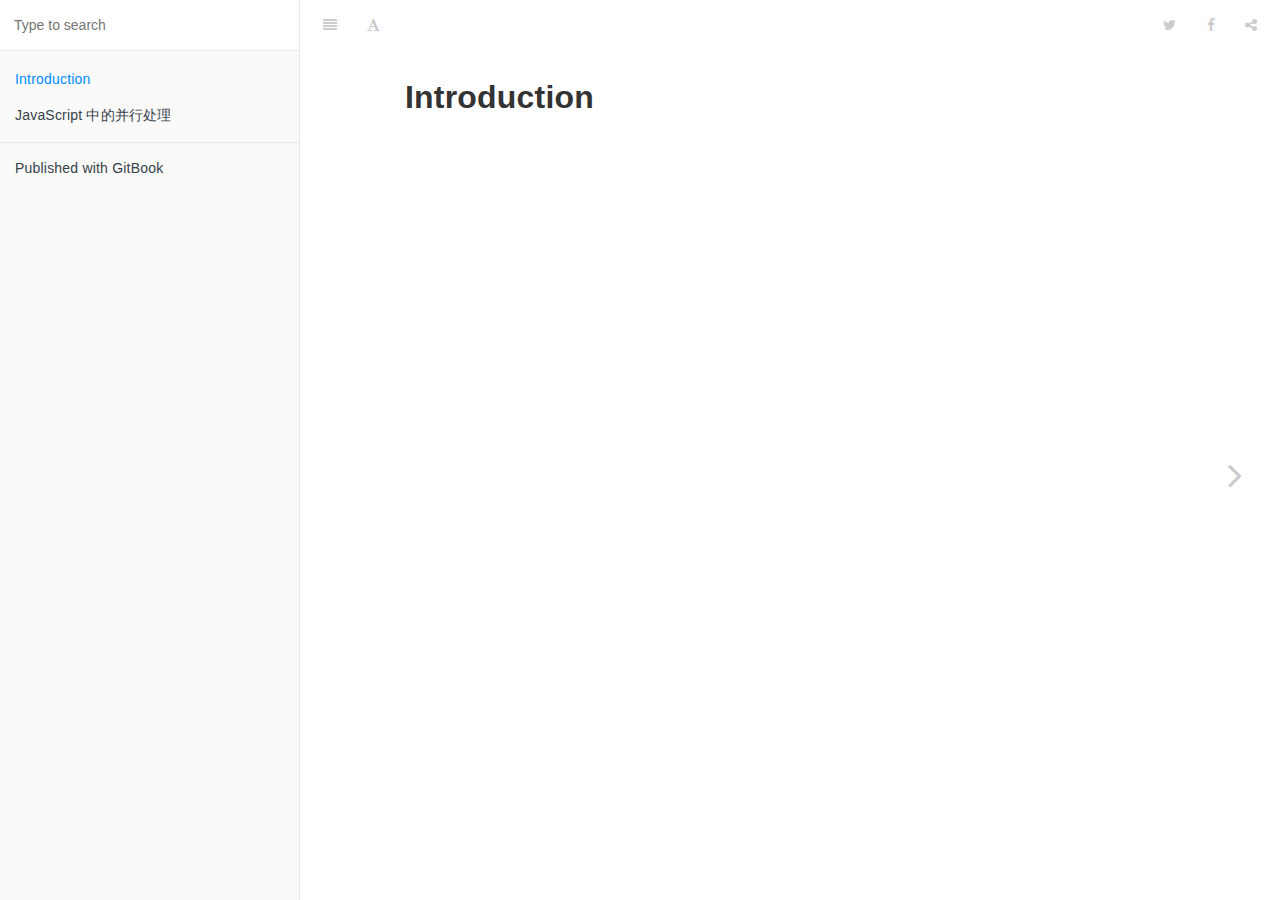
==== _book/index.html @ ee181313 "init" ====
<!DOCTYPE HTML>
<html lang="" >
    <head>
        <title>Introduction · GitBook</title>
        <meta charset="UTF-8">
        <meta http-equiv="X-UA-Compatible" content="IE=edge" />
        <meta content="text/html; charset=utf-8" http-equiv="Content-Type">
        <meta name="description" content="">
        <meta name="generator" content="GitBook 3.2.0">
        
        
        
    
    <link rel="stylesheet" href="gitbook/style.css">

    
            
                
                <link rel="stylesheet" href="gitbook/gitbook-plugin-highlight/website.css">
                
            
                
                <link rel="stylesheet" href="gitbook/gitbook-plugin-search/search.css">
                
            
                
                <link rel="stylesheet" href="gitbook/gitbook-plugin-fontsettings/website.css">
                
            
        

    

    
        
    
        
    
        
    
        
    
        
    
        
    

        
    
    
    <meta name="HandheldFriendly" content="true"/>
    <meta name="viewport" content="width=device-width, initial-scale=1, user-scalable=no">
    <meta name="apple-mobile-web-app-capable" content="yes">
    <meta name="apple-mobile-web-app-status-bar-style" content="black">
    <link rel="apple-touch-icon-precomposed" sizes="152x152" href="gitbook/images/apple-touch-icon-precomposed-152.png">
    <link rel="shortcut icon" href="gitbook/images/favicon.ico" type="image/x-icon">

    
    <link rel="next" href="parallel-processing-in-js.html" />
    
    

    </head>
    <body>
        
<div class="book">
    <div class="book-summary">
        
            
<div id="book-search-input" role="search">
    <input type="text" placeholder="Type to search" />
</div>

            
                <nav role="navigation">
                


<ul class="summary">
    
    

    

    
        
        
    
        <li class="chapter active" data-level="1.1" data-path="./">
            
                <a href="./">
            
                    
                    Introduction
            
                </a>
            

            
        </li>
    
        <li class="chapter " data-level="1.2" data-path="parallel-processing-in-js.html">
            
                <a href="parallel-processing-in-js.html">
            
                    
                    JavaScript 中的并行处理
            
                </a>
            

            
        </li>
    

    

    <li class="divider"></li>

    <li>
        <a href="https://www.gitbook.com" target="blank" class="gitbook-link">
            Published with GitBook
        </a>
    </li>
</ul>


                </nav>
            
        
    </div>

    <div class="book-body">
        
            <div class="body-inner">
                
                    

<div class="book-header" role="navigation">
    

    <!-- Title -->
    <h1>
        <i class="fa fa-circle-o-notch fa-spin"></i>
        <a href="." >Introduction</a>
    </h1>
</div>




                    <div class="page-wrapper" tabindex="-1" role="main">
                        <div class="page-inner">
                            
<div id="book-search-results">
    <div class="search-noresults">
    
                                <section class="normal markdown-section">
                                
                                <h1 id="introduction">Introduction</h1>
                                
                                </section>
                            
    </div>
    <div class="search-results">
        <div class="has-results">
            
            <h1 class="search-results-title"><span class='search-results-count'></span> results matching "<span class='search-query'></span>"</h1>
            <ul class="search-results-list"></ul>
            
        </div>
        <div class="no-results">
            
            <h1 class="search-results-title">No results matching "<span class='search-query'></span>"</h1>
            
        </div>
    </div>
</div>

                        </div>
                    </div>
                
            </div>

            
                
                
                <a href="parallel-processing-in-js.html" class="navigation navigation-next navigation-unique" aria-label="Next page: JavaScript 中的并行处理">
                    <i class="fa fa-angle-right"></i>
                </a>
                
            
        
    </div>

    <script>
        var gitbook = gitbook || [];
        gitbook.push(function() {
            gitbook.page.hasChanged({"page":{"title":"Introduction","level":"1.1","depth":1,"next":{"title":"JavaScript 中的并行处理","level":"1.2","depth":1,"path":"parallel-processing-in-js.md","ref":"parallel-processing-in-js.md","articles":[]},"dir":"ltr"},"config":{"gitbook":"*","theme":"default","variables":{},"plugins":["livereload"],"pluginsConfig":{"livereload":{},"highlight":{},"search":{},"lunr":{"maxIndexSize":1000000,"ignoreSpecialCharacters":false},"sharing":{"facebook":true,"twitter":true,"google":false,"weibo":false,"instapaper":false,"vk":false,"all":["facebook","google","twitter","weibo","instapaper"]},"fontsettings":{"theme":"white","family":"sans","size":2},"theme-default":{"styles":{"website":"styles/website.css","pdf":"styles/pdf.css","epub":"styles/epub.css","mobi":"styles/mobi.css","ebook":"styles/ebook.css","print":"styles/print.css"},"showLevel":false}},"structure":{"langs":"LANGS.md","readme":"README.md","glossary":"GLOSSARY.md","summary":"SUMMARY.md"},"pdf":{"pageNumbers":true,"fontSize":12,"fontFamily":"Arial","paperSize":"a4","chapterMark":"pagebreak","pageBreaksBefore":"/","margin":{"right":62,"left":62,"top":56,"bottom":56}},"styles":{"website":"styles/website.css","pdf":"styles/pdf.css","epub":"styles/epub.css","mobi":"styles/mobi.css","ebook":"styles/ebook.css","print":"styles/print.css"}},"file":{"path":"README.md","mtime":"2016-08-19T10:16:24.000Z","type":"markdown"},"gitbook":{"version":"3.2.0","time":"2016-08-19T10:16:36.065Z"},"basePath":".","book":{"language":""}});
        });
    </script>
</div>

        
    <script src="gitbook/gitbook.js"></script>
    <script src="gitbook/theme.js"></script>
    
        
        <script src="gitbook/gitbook-plugin-livereload/plugin.js"></script>
        
    
        
        <script src="gitbook/gitbook-plugin-search/search-engine.js"></script>
        
    
        
        <script src="gitbook/gitbook-plugin-search/search.js"></script>
        
    
        
        <script src="gitbook/gitbook-plugin-lunr/lunr.min.js"></script>
        
    
        
        <script src="gitbook/gitbook-plugin-lunr/search-lunr.js"></script>
        
    
        
        <script src="gitbook/gitbook-plugin-sharing/buttons.js"></script>
        
    
        
        <script src="gitbook/gitbook-plugin-fontsettings/fontsettings.js"></script>
        
    

    </body>
</html>
---- _book/gitbook/gitbook-plugin-highlight/website.css ----
.book .book-body .page-wrapper .page-inner section.normal pre,
.book .book-body .page-wrapper .page-inner section.normal code {
  /* http://jmblog.github.com/color-themes-for-google-code-highlightjs */
  /* Tomorrow Comment */
  /* Tomorrow Red */
  /* Tomorrow Orange */
  /* Tomorrow Yellow */
  /* Tomorrow Green */
  /* Tomorrow Aqua */
  /* Tomorrow Blue */
  /* Tomorrow Purple */
}
.book .book-body .page-wrapper .page-inner section.normal pre .hljs-comment,
.book .book-body .page-wrapper .page-inner section.normal code .hljs-comment,
.book .book-body .page-wrapper .page-inner section.normal pre .hljs-title,
.book .book-body .page-wrapper .page-inner section.normal code .hljs-title {
  color: #8e908c;
}
.book .book-body .page-wrapper .page-inner section.normal pre .hljs-variable,
.book .book-body .page-wrapper .page-inner section.normal code .hljs-variable,
.book .book-body .page-wrapper .page-inner section.normal pre .hljs-attribute,
.book .book-body .page-wrapper .page-inner section.normal code .hljs-attribute,
.book .book-body .page-wrapper .page-inner section.normal pre .hljs-tag,
.book .book-body .page-wrapper .page-inner section.normal code .hljs-tag,
.book .book-body .page-wrapper .page-inner section.normal pre .hljs-regexp,
.book .book-body .page-wrapper .page-inner section.normal code .hljs-regexp,
.book .book-body .page-wrapper .page-inner section.normal pre .hljs-deletion,
.book .book-body .page-wrapper .page-inner section.normal code .hljs-deletion,
.book .book-body .page-wrapper .page-inner section.normal pre .ruby .hljs-constant,
.book .book-body .page-wrapper .page-inner section.normal code .ruby .hljs-constant,
.book .book-body .page-wrapper .page-inner section.normal pre .xml .hljs-tag .hljs-title,
.book .book-body .page-wrapper .page-inner section.normal code .xml .hljs-tag .hljs-title,
.book .book-body .page-wrapper .page-inner section.normal pre .xml .hljs-pi,
.book .book-body .page-wrapper .page-inner section.normal code .xml .hljs-pi,
.book .book-body .page-wrapper .page-inner section.normal pre .xml .hljs-doctype,
.book .book-body .page-wrapper .page-inner section.normal code .xml .hljs-doctype,
.book .book-body .page-wrapper .page-inner section.normal pre .html .hljs-doctype,
.book .book-body .page-wrapper .page-inner section.normal code .html .hljs-doctype,
.book .book-body .page-wrapper .page-inner section.normal pre .css .hljs-id,
.book .book-body .page-wrapper .page-inner section.normal code .css .hljs-id,
.book .book-body .page-wrapper .page-inner section.normal pre .css .hljs-class,
.book .book-body .page-wrapper .page-inner section.normal code .css .hljs-class,
.book .book-body .page-wrapper .page-inner section.normal pre .css .hljs-pseudo,
.book .book-body .page-wrapper .page-inner section.normal code .css .hljs-pseudo {
  color: #c82829;
}
.book .book-body .page-wrapper .page-inner section.normal pre .hljs-number,
.book .book-body .page-wrapper .page-inner section.normal code .hljs-number,
.book .book-body .page-wrapper .page-inner section.normal pre .hljs-preprocessor,
.book .book-body .page-wrapper .page-inner section.normal code .hljs-preprocessor,
.book .book-body .page-wrapper .page-inner section.normal pre .hljs-pragma,
.book .book-body .page-wrapper .page-inner section.normal code .hljs-pragma,
.book .book-body .page-wrapper .page-inner section.normal pre .hljs-built_in,
.book .book-body .page-wrapper .page-inner section.normal code .hljs-built_in,
.book .book-body .page-wrapper .page-inner section.normal pre .hljs-literal,
.book .book-body .page-wrapper .page-inner section.normal code .hljs-literal,
.book .book-body .page-wrapper .page-inner section.normal pre .hljs-params,
.book .book-body .page-wrapper .page-inner section.normal code .hljs-params,
.book .book-body .page-wrapper .page-inner section.normal pre .hljs-constant,
.book .book-body .page-wrapper .page-inner section.normal code .hljs-constant {
  color: #f5871f;
}
.book .book-body .page-wrapper .page-inner section.normal pre .ruby .hljs-class .hljs-title,
.book .book-body .page-wrapper .page-inner section.normal code .ruby .hljs-class .hljs-title,
.book .book-body .page-wrapper .page-inner section.normal pre .css .hljs-rules .hljs-attribute,
.book .book-body .page-wrapper .page-inner section.normal code .css .hljs-rules .hljs-attribute {
  color: #eab700;
}
.book .book-body .page-wrapper .page-inner section.normal pre .hljs-string,
.book .book-body .page-wrapper .page-inner section.normal code .hljs-string,
.book .book-body .page-wrapper .page-inner section.normal pre .hljs-value,
.book .book-body .page-wrapper .page-inner section.normal code .hljs-value,
.book .book-body .page-wrapper .page-inner section.normal pre .hljs-inheritance,
.book .book-body .page-wrapper .page-inner section.normal code .hljs-inheritance,
.book .book-body .page-wrapper .page-inner section.normal pre .hljs-header,
.book .book-body .page-wrapper .page-inner section.normal code .hljs-header,
.book .book-body .page-wrapper .page-inner section.normal pre .hljs-addition,
.book .book-body .page-wrapper .page-inner section.normal code .hljs-addition,
.book .book-body .page-wrapper .page-inner section.normal pre .ruby .hljs-symbol,
.book .book-body .page-wrapper .page-inner section.normal code .ruby .hljs-symbol,
.book .book-body .page-wrapper .page-inner section.normal pre .xml .hljs-cdata,
.book .book-body .page-wrapper .page-inner section.normal code .xml .hljs-cdata {
  color: #718c00;
}
.book .book-body .page-wrapper .page-inner section.normal pre .css .hljs-hexcolor,
.book .book-body .page-wrapper .page-inner section.normal code .css .hljs-hexcolor {
  color: #3e999f;
}
.book .book-body .page-wrapper .page-inner section.normal pre .hljs-function,
.book .book-body .page-wrapper .page-inner section.normal code .hljs-function,
.book .book-body .page-wrapper .page-inner section.normal pre .python .hljs-decorator,
.book .book-body .page-wrapper .page-inner section.normal code .python .hljs-decorator,
.book .book-body .page-wrapper .page-inner section.normal pre .python .hljs-title,
.book .book-body .page-wrapper .page-inner section.normal code .python .hljs-title,
.book .book-body .page-wrapper .page-inner section.normal pre .ruby .hljs-function .hljs-title,
.book .book-body .page-wrapper .page-inner section.normal code .ruby .hljs-function .hljs-title,
.book .book-body .page-wrapper .page-inner section.normal pre .ruby .hljs-title .hljs-keyword,
.book .book-body .page-wrapper .page-inner section.normal code .ruby .hljs-title .hljs-keyword,
.book .book-body .page-wrapper .page-inner section.normal pre .perl .hljs-sub,
.book .book-body .page-wrapper .page-inner section.normal code .perl .hljs-sub,
.book .book-body .page-wrapper .page-inner section.normal pre .javascript .hljs-title,
.book .book-body .page-wrapper .page-inner section.normal code .javascript .hljs-title,
.book .book-body .page-wrapper .page-inner section.normal pre .coffeescript .hljs-title,
.book .book-body .page-wrapper .page-inner section.normal code .coffeescript .hljs-title {
  color: #4271ae;
}
.book .book-body .page-wrapper .page-inner section.normal pre .hljs-keyword,
.book .book-body .page-wrapper .page-inner section.normal code .hljs-keyword,
.book .book-body .page-wrapper .page-inner section.normal pre .javascript .hljs-function,
.book .book-body .page-wrapper .page-inner section.normal code .javascript .hljs-function {
  color: #8959a8;
}
.book .book-body .page-wrapper .page-inner section.normal pre .hljs,
.book .book-body .page-wrapper .page-inner section.normal code .hljs {
  display: block;
  background: white;
  color: #4d4d4c;
  padding: 0.5em;
}
.book .book-body .page-wrapper .page-inner section.normal pre .coffeescript .javascript,
.book .book-body .page-wrapper .page-inner section.normal code .coffeescript .javascript,
.book .book-body .page-wrapper .page-inner section.normal pre .javascript .xml,
.book .book-body .page-wrapper .page-inner section.normal code .javascript .xml,
.book .book-body .page-wrapper .page-inner section.normal pre .tex .hljs-formula,
.book .book-body .page-wrapper .page-inner section.normal code .tex .hljs-formula,
.book .book-body .page-wrapper .page-inner section.normal pre .xml .javascript,
.book .book-body .page-wrapper .page-inner section.normal code .xml .javascript,
.book .book-body .page-wrapper .page-inner section.normal pre .xml .vbscript,
.book .book-body .page-wrapper .page-inner section.normal code .xml .vbscript,
.book .book-body .page-wrapper .page-inner section.normal pre .xml .css,
.book .book-body .page-wrapper .page-inner section.normal code .xml .css,
.book .book-body .page-wrapper .page-inner section.normal pre .xml .hljs-cdata,
.book .book-body .page-wrapper .page-inner section.normal code .xml .hljs-cdata {
  opacity: 0.5;
}
.book.color-theme-1 .book-body .page-wrapper .page-inner section.normal pre,
.book.color-theme-1 .book-body .page-wrapper .page-inner section.normal code {
  /*

Orginal Style from ethanschoonover.com/solarized (c) Jeremy Hull <sourdrums@gmail.com>

*/
  /* Solarized Green */
  /* Solarized Cyan */
  /* Solarized Blue */
  /* Solarized Yellow */
  /* Solarized Orange */
  /* Solarized Red */
  /* Solarized Violet */
}
.book.color-theme-1 .book-body .page-wrapper .page-inner section.normal pre .hljs,
.book.color-theme-1 .book-body .page-wrapper .page-inner section.normal code .hljs {
  display: block;
  padding: 0.5em;
  background: #fdf6e3;
  color: #657b83;
}
.book.color-theme-1 .book-body .page-wrapper .page-inner section.normal pre .hljs-comment,
.book.color-theme-1 .book-body .page-wrapper .page-inner section.normal code .hljs-comment,
.book.color-theme-1 .book-body .page-wrapper .page-inner section.normal pre .hljs-template_comment,
.book.color-theme-1 .book-body .page-wrapper .page-inner section.normal code .hljs-template_comment,
.book.color-theme-1 .book-body .page-wrapper .page-inner section.normal pre .diff .hljs-header,
.book.color-theme-1 .book-body .page-wrapper .page-inner section.normal code .diff .hljs-header,
.book.color-theme-1 .book-body .page-wrapper .page-inner section.normal pre .hljs-doctype,
.book.color-theme-1 .book-body .page-wrapper .page-inner section.normal code .hljs-doctype,
.book.color-theme-1 .book-body .page-wrapper .page-inner section.normal pre .hljs-pi,
.book.color-theme-1 .book-body .page-wrapper .page-inner section.normal code .hljs-pi,
.book.color-theme-1 .book-body .page-wrapper .page-inner section.normal pre .lisp .hljs-string,
.book.color-theme-1 .book-body .page-wrapper .page-inner section.normal code .lisp .hljs-string,
.book.color-theme-1 .book-body .page-wrapper .page-inner section.normal pre .hljs-javadoc,
.book.color-theme-1 .book-body .page-wrapper .page-inner section.normal code .hljs-javadoc {
  color: #93a1a1;
}
.book.color-theme-1 .book-body .page-wrapper .page-inner section.normal pre .hljs-keyword,
.book.color-theme-1 .book-body .page-wrapper .page-inner section.normal code .hljs-keyword,
.book.color-theme-1 .book-body .page-wrapper .page-inner section.normal pre .hljs-winutils,
.book.color-theme-1 .book-body .page-wrapper .page-inner section.normal code .hljs-winutils,
.book.color-theme-1 .book-body .page-wrapper .page-inner section.normal pre .method,
.book.color-theme-1 .book-body .page-wrapper .page-inner section.normal code .method,
.book.color-theme-1 .book-body .page-wrapper .page-inner section.normal pre .hljs-addition,
.book.color-theme-1 .book-body .page-wrapper .page-inner section.normal code .hljs-addition,
.book.color-theme-1 .book-body .page-wrapper .page-inner section.normal pre .css .hljs-tag,
.book.color-theme-1 .book-body .page-wrapper .page-inner section.normal code .css .hljs-tag,
.book.color-theme-1 .book-body .page-wrapper .page-inner section.normal pre .hljs-request,
.book.color-theme-1 .book-body .page-wrapper .page-inner section.normal code .hljs-request,
.book.color-theme-1 .book-body .page-wrapper .page-inner section.normal pre .hljs-status,
.book.color-theme-1 .book-body .page-wrapper .page-inner section.normal code .hljs-status,
.book.color-theme-1 .book-body .page-wrapper .page-inner section.normal pre .nginx .hljs-title,
.book.color-theme-1 .book-body .page-wrapper .page-inner section.normal code .nginx .hljs-title {
  color: #859900;
}
.book.color-theme-1 .book-body .page-wrapper .page-inner section.normal pre .hljs-number,
.book.color-theme-1 .book-body .page-wrapper .page-inner section.normal code .hljs-number,
.book.color-theme-1 .book-body .page-wrapper .page-inner section.normal pre .hljs-command,
.book.color-theme-1 .book-body .page-wrapper .page-inner section.normal code .hljs-command,
.book.color-theme-1 .book-body .page-wrapper .page-inner section.normal pre .hljs-string,
.book.color-theme-1 .book-body .page-wrapper .page-inner section.normal code .hljs-string,
.book.color-theme-1 .book-body .page-wrapper .page-inner section.normal pre .hljs-tag .hljs-value,
.book.color-theme-1 .book-body .page-wrapper .page-inner section.normal code .hljs-tag .hljs-value,
.book.color-theme-1 .book-body .page-wrapper .page-inner section.normal pre .hljs-rules .hljs-value,
.book.color-theme-1 .book-body .page-wrapper .page-inner section.normal code .hljs-rules .hljs-value,
.book.color-theme-1 .book-body .page-wrapper .page-inner section.normal pre .hljs-phpdoc,
.book.color-theme-1 .book-body .page-wrapper .page-inner section.normal code .hljs-phpdoc,
.book.color-theme-1 .book-body .page-wrapper .page-inner section.normal pre .tex .hljs-formula,
.book.color-theme-1 .book-body .page-wrapper .page-inner section.normal code .tex .hljs-formula,
.book.color-theme-1 .book-body .page-wrapper .page-inner section.normal pre .hljs-regexp,
.book.color-theme-1 .book-body .page-wrapper .page-inner section.normal code .hljs-regexp,
.book.color-theme-1 .book-body .page-wrapper .page-inner section.normal pre .hljs-hexcolor,
.book.color-theme-1 .book-body .page-wrapper .page-inner section.normal code .hljs-hexcolor,
.book.color-theme-1 .book-body .page-wrapper .page-inner section.normal pre .hljs-link_url,
.book.color-theme-1 .book-body .page-wrapper .page-inner section.normal code .hljs-link_url {
  color: #2aa198;
}
.book.color-theme-1 .book-body .page-wrapper .page-inner section.normal pre .hljs-title,
.book.color-theme-1 .book-body .page-wrapper .page-inner section.normal code .hljs-title,
.book.color-theme-1 .book-body .page-wrapper .page-inner section.normal pre .hljs-localvars,
.book.color-theme-1 .book-body .page-wrapper .page-inner section.normal code .hljs-localvars,
.book.color-theme-1 .book-body .page-wrapper .page-inner section.normal pre .hljs-chunk,
.book.color-theme-1 .book-body .page-wrapper .page-inner section.normal code .hljs-chunk,
.book.color-theme-1 .book-body .page-wrapper .page-inner section.normal pre .hljs-decorator,
.book.color-theme-1 .book-body .page-wrapper .page-inner section.normal code .hljs-decorator,
.book.color-theme-1 .book-body .page-wrapper .page-inner section.normal pre .hljs-built_in,
.book.color-theme-1 .book-body .page-wrapper .page-inner section.normal code .hljs-built_in,
.book.color-theme-1 .book-body .page-wrapper .page-inner section.normal pre .hljs-identifier,
.book.color-theme-1 .book-body .page-wrapper .page-inner section.normal code .hljs-identifier,
.book.color-theme-1 .book-body .page-wrapper .page-inner section.normal pre .vhdl .hljs-literal,
.book.color-theme-1 .book-body .page-wrapper .page-inner section.normal code .vhdl .hljs-literal,
.book.color-theme-1 .book-body .page-wrapper .page-inner section.normal pre .hljs-id,
.book.color-theme-1 .book-body .page-wrapper .page-inner section.normal code .hljs-id,
.book.color-theme-1 .book-body .page-wrapper .page-inner section.normal pre .css .hljs-function,
.book.color-theme-1 .book-body .page-wrapper .page-inner section.normal code .css .hljs-function {
  color: #268bd2;
}
.book.color-theme-1 .book-body .page-wrapper .page-inner section.normal pre .hljs-attribute,
.book.color-theme-1 .book-body .page-wrapper .page-inner section.normal code .hljs-attribute,
.book.color-theme-1 .book-body .page-wrapper .page-inner section.normal pre .hljs-variable,
.book.color-theme-1 .book-body .page-wrapper .page-inner section.normal code .hljs-variable,
.book.color-theme-1 .book-body .page-wrapper .page-inner section.normal pre .lisp .hljs-body,
.book.color-theme-1 .book-body .page-wrapper .page-inner section.normal code .lisp .hljs-body,
.book.color-theme-1 .book-body .page-wrapper .page-inner section.normal pre .smalltalk .hljs-number,
.book.color-theme-1 .book-body .page-wrapper .page-inner section.normal code .smalltalk .hljs-number,
.book.color-theme-1 .book-body .page-wrapper .page-inner section.normal pre .hljs-constant,
.book.color-theme-1 .book-body .page-wrapper .page-inner section.normal code .hljs-constant,
.book.color-theme-1 .book-body .page-wrapper .page-inner section.normal pre .hljs-class .hljs-title,
.book.color-theme-1 .book-body .page-wrapper .page-inner section.normal code .hljs-class .hljs-title,
.book.color-theme-1 .book-body .page-wrapper .page-inner section.normal pre .hljs-parent,
.book.color-theme-1 .book-body .page-wrapper .page-inner section.normal code .hljs-parent,
.book.color-theme-1 .book-body .page-wrapper .page-inner section.normal pre .haskell .hljs-type,
.book.color-theme-1 .book-body .page-wrapper .page-inner section.normal code .haskell .hljs-type,
.book.color-theme-1 .book-body .page-wrapper .page-inner section.normal pre .hljs-link_reference,
.book.color-theme-1 .book-body .page-wrapper .page-inner section.normal code .hljs-link_reference {
  color: #b58900;
}
.book.color-theme-1 .book-body .page-wrapper .page-inner section.normal pre .hljs-preprocessor,
.book.color-theme-1 .book-body .page-wrapper .page-inner section.normal code .hljs-preprocessor,
.book.color-theme-1 .book-body .page-wrapper .page-inner section.normal pre .hljs-preprocessor .hljs-keyword,
.book.color-theme-1 .book-body .page-wrapper .page-inner section.normal code .hljs-preprocessor .hljs-keyword,
.book.color-theme-1 .book-body .page-wrapper .page-inner section.normal pre .hljs-pragma,
.book.color-theme-1 .book-body .page-wrapper .page-inner section.normal code .hljs-pragma,
.book.color-theme-1 .book-body .page-wrapper .page-inner section.normal pre .hljs-shebang,
.book.color-theme-1 .book-body .page-wrapper .page-inner section.normal code .hljs-shebang,
.book.color-theme-1 .book-body .page-wrapper .page-inner section.normal pre .hljs-symbol,
.book.color-theme-1 .book-body .page-wrapper .page-inner section.normal code .hljs-symbol,
.book.color-theme-1 .book-body .page-wrapper .page-inner section.normal pre .hljs-symbol .hljs-string,
.book.color-theme-1 .book-body .page-wrapper .page-inner section.normal code .hljs-symbol .hljs-string,
.book.color-theme-1 .book-body .page-wrapper .page-inner section.normal pre .diff .hljs-change,
.book.color-theme-1 .book-body .page-wrapper .page-inner section.normal code .diff .hljs-change,
.book.color-theme-1 .book-body .page-wrapper .page-inner section.normal pre .hljs-special,
.book.color-theme-1 .book-body .page-wrapper .page-inner section.normal code .hljs-special,
.book.color-theme-1 .book-body .page-wrapper .page-inner section.normal pre .hljs-attr_selector,
.book.color-theme-1 .book-body .page-wrapper .page-inner section.normal code .hljs-attr_selector,
.book.color-theme-1 .book-body .page-wrapper .page-inner section.normal pre .hljs-subst,
.book.color-theme-1 .book-body .page-wrapper .page-inner section.normal code .hljs-subst,
.book.color-theme-1 .book-body .page-wrapper .page-inner section.normal pre .hljs-cdata,
.book.color-theme-1 .book-body .page-wrapper .page-inner section.normal code .hljs-cdata,
.book.color-theme-1 .book-body .page-wrapper .page-inner section.normal pre .clojure .hljs-title,
.book.color-theme-1 .book-body .page-wrapper .page-inner section.normal code .clojure .hljs-title,
.book.color-theme-1 .book-body .page-wrapper .page-inner section.normal pre .css .hljs-pseudo,
.book.color-theme-1 .book-body .page-wrapper .page-inner section.normal code .css .hljs-pseudo,
.book.color-theme-1 .book-body .page-wrapper .page-inner section.normal pre .hljs-header,
.book.color-theme-1 .book-body .page-wrapper .page-inner section.normal code .hljs-header {
  color: #cb4b16;
}
.book.color-theme-1 .book-body .page-wrapper .page-inner section.normal pre .hljs-deletion,
.book.color-theme-1 .book-body .page-wrapper .page-inner section.normal code .hljs-deletion,
.book.color-theme-1 .book-body .page-wrapper .page-inner section.normal pre .hljs-important,
.book.color-theme-1 .book-body .page-wrapper .page-inner section.normal code .hljs-important {
  color: #dc322f;
}
.book.color-theme-1 .book-body .page-wrapper .page-inner section.normal pre .hljs-link_label,
.book.color-theme-1 .book-body .page-wrapper .page-inner section.normal code .hljs-link_label {
  color: #6c71c4;
}
.book.color-theme-1 .book-body .page-wrapper .page-inner section.normal pre .tex .hljs-formula,
.book.color-theme-1 .book-body .page-wrapper .page-inner section.normal code .tex .hljs-formula {
  background: #eee8d5;
}
.book.color-theme-2 .book-body .page-wrapper .page-inner section.normal pre,
.book.color-theme-2 .book-body .page-wrapper .page-inner section.normal code {
  /* Tomorrow Night Bright Theme */
  /* Original theme - https://github.com/chriskempson/tomorrow-theme */
  /* http://jmblog.github.com/color-themes-for-google-code-highlightjs */
  /* Tomorrow Comment */
  /* Tomorrow Red */
  /* Tomorrow Orange */
  /* Tomorrow Yellow */
  /* Tomorrow Green */
  /* Tomorrow Aqua */
  /* Tomorrow Blue */
  /* Tomorrow Purple */
}
.book.color-theme-2 .book-body .page-wrapper .page-inner section.normal pre .hljs-comment,
.book.color-theme-2 .book-body .page-wrapper .page-inner section.normal code .hljs-comment,
.book.color-theme-2 .book-body .page-wrapper .page-inner section.normal pre .hljs-title,
.book.color-theme-2 .book-body .page-wrapper .page-inner section.normal code .hljs-title {
  color: #969896;
}
.book.color-theme-2 .book-body .page-wrapper .page-inner section.normal pre .hljs-variable,
.book.color-theme-2 .book-body .page-wrapper .page-inner section.normal code .hljs-variable,
.book.color-theme-2 .book-body .page-wrapper .page-inner section.normal pre .hljs-attribute,
.book.color-theme-2 .book-body .page-wrapper .page-inner section.normal code .hljs-attribute,
.book.color-theme-2 .book-body .page-wrapper .page-inner section.normal pre .hljs-tag,
.book.color-theme-2 .book-body .page-wrapper .page-inner section.normal code .hljs-tag,
.book.color-theme-2 .book-body .page-wrapper .page-inner section.normal pre .hljs-regexp,
.book.color-theme-2 .book-body .page-wrapper .page-inner section.normal code .hljs-regexp,
.book.color-theme-2 .book-body .page-wrapper .page-inner section.normal pre .hljs-deletion,
.book.color-theme-2 .book-body .page-wrapper .page-inner section.normal code .hljs-deletion,
.book.color-theme-2 .book-body .page-wrapper .page-inner section.normal pre .ruby .hljs-constant,
.book.color-theme-2 .book-body .page-wrapper .page-inner section.normal code .ruby .hljs-constant,
.book.color-theme-2 .book-body .page-wrapper .page-inner section.normal pre .xml .hljs-tag .hljs-title,
.book.color-theme-2 .book-body .page-wrapper .page-inner section.normal code .xml .hljs-tag .hljs-title,
.book.color-theme-2 .book-body .page-wrapper .page-inner section.normal pre .xml .hljs-pi,
.book.color-theme-2 .book-body .page-wrapper .page-inner section.normal code .xml .hljs-pi,
.book.color-theme-2 .book-body .page-wrapper .page-inner section.normal pre .xml .hljs-doctype,
.book.color-theme-2 .book-body .page-wrapper .page-inner section.normal code .xml .hljs-doctype,
.book.color-theme-2 .book-body .page-wrapper .page-inner section.normal pre .html .hljs-doctype,
.book.color-theme-2 .book-body .page-wrapper .page-inner section.normal code .html .hljs-doctype,
.book.color-theme-2 .book-body .page-wrapper .page-inner section.normal pre .css .hljs-id,
.book.color-theme-2 .book-body .page-wrapper .page-inner section.normal code .css .hljs-id,
.book.color-theme-2 .book-body .page-wrapper .page-inner section.normal pre .css .hljs-class,
.book.color-theme-2 .book-body .page-wrapper .page-inner section.normal code .css .hljs-class,
.book.color-theme-2 .book-body .page-wrapper .page-inner section.normal pre .css .hljs-pseudo,
.book.color-theme-2 .book-body .page-wrapper .page-inner section.normal code .css .hljs-pseudo {
  color: #d54e53;
}
.book.color-theme-2 .book-body .page-wrapper .page-inner section.normal pre .hljs-number,
.book.color-theme-2 .book-body .page-wrapper .page-inner section.normal code .hljs-number,
.book.color-theme-2 .book-body .page-wrapper .page-inner section.normal pre .hljs-preprocessor,
.book.color-theme-2 .book-body .page-wrapper .page-inner section.normal code .hljs-preprocessor,
.book.color-theme-2 .book-body .page-wrapper .page-inner section.normal pre .hljs-pragma,
.book.color-theme-2 .book-body .page-wrapper .page-inner section.normal code .hljs-pragma,
.book.color-theme-2 .book-body .page-wrapper .page-inner section.normal pre .hljs-built_in,
.book.color-theme-2 .book-body .page-wrapper .page-inner section.normal code .hljs-built_in,
.book.color-theme-2 .book-body .page-wrapper .page-inner section.normal pre .hljs-literal,
.book.color-theme-2 .book-body .page-wrapper .page-inner section.normal code .hljs-literal,
.book.color-theme-2 .book-body .page-wrapper .page-inner section.normal pre .hljs-params,
.book.color-theme-2 .book-body .page-wrapper .page-inner section.normal code .hljs-params,
.book.color-theme-2 .book-body .page-wrapper .page-inner section.normal pre .hljs-constant,
.book.color-theme-2 .book-body .page-wrapper .page-inner section.normal code .hljs-constant {
  color: #e78c45;
}
.book.color-theme-2 .book-body .page-wrapper .page-inner section.normal pre .ruby .hljs-class .hljs-title,
.book.color-theme-2 .book-body .page-wrapper .page-inner section.normal code .ruby .hljs-class .hljs-title,
.book.color-theme-2 .book-body .page-wrapper .page-inner section.normal pre .css .hljs-rules .hljs-attribute,
.book.color-theme-2 .book-body .page-wrapper .page-inner section.normal code .css .hljs-rules .hljs-attribute {
  color: #e7c547;
}
.book.color-theme-2 .book-body .page-wrapper .page-inner section.normal pre .hljs-string,
.book.color-theme-2 .book-body .page-wrapper .page-inner section.normal code .hljs-string,
.book.color-theme-2 .book-body .page-wrapper .page-inner section.normal pre .hljs-value,
.book.color-theme-2 .book-body .page-wrapper .page-inner section.normal code .hljs-value,
.book.color-theme-2 .book-body .page-wrapper .page-inner section.normal pre .hljs-inheritance,
.book.color-theme-2 .book-body .page-wrapper .page-inner section.normal code .hljs-inheritance,
.book.color-theme-2 .book-body .page-wrapper .page-inner section.normal pre .hljs-header,
.book.color-theme-2 .book-body .page-wrapper .page-inner section.normal code .hljs-header,
.book.color-theme-2 .book-body .page-wrapper .page-inner section.normal pre .hljs-addition,
.book.color-theme-2 .book-body .page-wrapper .page-inner section.normal code .hljs-addition,
.book.color-theme-2 .book-body .page-wrapper .page-inner section.normal pre .ruby .hljs-symbol,
.book.color-theme-2 .book-body .page-wrapper .page-inner section.normal code .ruby .hljs-symbol,
.book.color-theme-2 .book-body .page-wrapper .page-inner section.normal pre .xml .hljs-cdata,
.book.color-theme-2 .book-body .page-wrapper .page-inner section.normal code .xml .hljs-cdata {
  color: #b9ca4a;
}
.book.color-theme-2 .book-body .page-wrapper .page-inner section.normal pre .css .hljs-hexcolor,
.book.color-theme-2 .book-body .page-wrapper .page-inner section.normal code .css .hljs-hexcolor {
  color: #70c0b1;
}
.book.color-theme-2 .book-body .page-wrapper .page-inner section.normal pre .hljs-function,
.book.color-theme-2 .book-body .page-wrapper .page-inner section.normal code .hljs-function,
.book.color-theme-2 .book-body .page-wrapper .page-inner section.normal pre .python .hljs-decorator,
.book.color-theme-2 .book-body .page-wrapper .page-inner section.normal code .python .hljs-decorator,
.book.color-theme-2 .book-body .page-wrapper .page-inner section.normal pre .python .hljs-title,
.book.color-theme-2 .book-body .page-wrapper .page-inner section.normal code .python .hljs-title,
.book.color-theme-2 .book-body .page-wrapper .page-inner section.normal pre .ruby .hljs-function .hljs-title,
.book.color-theme-2 .book-body .page-wrapper .page-inner section.normal code .ruby .hljs-function .hljs-title,
.book.color-theme-2 .book-body .page-wrapper .page-inner section.normal pre .ruby .hljs-title .hljs-keyword,
.book.color-theme-2 .book-body .page-wrapper .page-inner section.normal code .ruby .hljs-title .hljs-keyword,
.book.color-theme-2 .book-body .page-wrapper .page-inner section.normal pre .perl .hljs-sub,
.book.color-theme-2 .book-body .page-wrapper .page-inner section.normal code .perl .hljs-sub,
.book.color-theme-2 .book-body .page-wrapper .page-inner section.normal pre .javascript .hljs-title,
.book.color-theme-2 .book-body .page-wrapper .page-inner section.normal code .javascript .hljs-title,
.book.color-theme-2 .book-body .page-wrapper .page-inner section.normal pre .coffeescript .hljs-title,
.book.color-theme-2 .book-body .page-wrapper .page-inner section.normal code .coffeescript .hljs-title {
  color: #7aa6da;
}
.book.color-theme-2 .book-body .page-wrapper .page-inner section.normal pre .hljs-keyword,
.book.color-theme-2 .book-body .page-wrapper .page-inner section.normal code .hljs-keyword,
.book.color-theme-2 .book-body .page-wrapper .page-inner section.normal pre .javascript .hljs-function,
.book.color-theme-2 .book-body .page-wrapper .page-inner section.normal code .javascript .hljs-function {
  color: #c397d8;
}
.book.color-theme-2 .book-body .page-wrapper .page-inner section.normal pre .hljs,
.book.color-theme-2 .book-body .page-wrapper .page-inner section.normal code .hljs {
  display: block;
  background: black;
  color: #eaeaea;
  padding: 0.5em;
}
.book.color-theme-2 .book-body .page-wrapper .page-inner section.normal pre .coffeescript .javascript,
.book.color-theme-2 .book-body .page-wrapper .page-inner section.normal code .coffeescript .javascript,
.book.color-theme-2 .book-body .page-wrapper .page-inner section.normal pre .javascript .xml,
.book.color-theme-2 .book-body .page-wrapper .page-inner section.normal code .javascript .xml,
.book.color-theme-2 .book-body .page-wrapper .page-inner section.normal pre .tex .hljs-formula,
.book.color-theme-2 .book-body .page-wrapper .page-inner section.normal code .tex .hljs-formula,
.book.color-theme-2 .book-body .page-wrapper .page-inner section.normal pre .xml .javascript,
.book.color-theme-2 .book-body .page-wrapper .page-inner section.normal code .xml .javascript,
.book.color-theme-2 .book-body .page-wrapper .page-inner section.normal pre .xml .vbscript,
.book.color-theme-2 .book-body .page-wrapper .page-inner section.normal code .xml .vbscript,
.book.color-theme-2 .book-body .page-wrapper .page-inner section.normal pre .xml .css,
.book.color-theme-2 .book-body .page-wrapper .page-inner section.normal code .xml .css,
.book.color-theme-2 .book-body .page-wrapper .page-inner section.normal pre .xml .hljs-cdata,
.book.color-theme-2 .book-body .page-wrapper .page-inner section.normal code .xml .hljs-cdata {
  opacity: 0.5;
}
---- _book/gitbook/gitbook-plugin-search/search.css ----
/*
    This CSS only styled the search results section, not the search input
    It defines the basic interraction to hide content when displaying results, etc
*/
#book-search-results .search-results {
  display: none;
}
#book-search-results .search-results ul.search-results-list {
  list-style-type: none;
  padding-left: 0;
}
#book-search-results .search-results ul.search-results-list li {
  margin-bottom: 1.5rem;
  padding-bottom: 0.5rem;
  /* Highlight results */
}
#book-search-results .search-results ul.search-results-list li p em {
  background-color: rgba(255, 220, 0, 0.4);
  font-style: normal;
}
#book-search-results .search-results .no-results {
  display: none;
}
#book-search-results.open .search-results {
  display: block;
}
#book-search-results.open .search-noresults {
  display: none;
}
#book-search-results.no-results .search-results .has-results {
  display: none;
}
#book-search-results.no-results .search-results .no-results {
  display: block;
}
---- _book/gitbook/gitbook-plugin-fontsettings/website.css ----
/*
 * Theme 1
 */
.color-theme-1 .dropdown-menu {
  background-color: #111111;
  border-color: #7e888b;
}
.color-theme-1 .dropdown-menu .dropdown-caret .caret-inner {
  border-bottom: 9px solid #111111;
}
.color-theme-1 .dropdown-menu .buttons {
  border-color: #7e888b;
}
.color-theme-1 .dropdown-menu .button {
  color: #afa790;
}
.color-theme-1 .dropdown-menu .button:hover {
  color: #73553c;
}
/*
 * Theme 2
 */
.color-theme-2 .dropdown-menu {
  background-color: #2d3143;
  border-color: #272a3a;
}
.color-theme-2 .dropdown-menu .dropdown-caret .caret-inner {
  border-bottom: 9px solid #2d3143;
}
.color-theme-2 .dropdown-menu .buttons {
  border-color: #272a3a;
}
.color-theme-2 .dropdown-menu .button {
  color: #62677f;
}
.color-theme-2 .dropdown-menu .button:hover {
  color: #f4f4f5;
}
.book .book-header .font-settings .font-enlarge {
  line-height: 30px;
  font-size: 1.4em;
}
.book .book-header .font-settings .font-reduce {
  line-height: 30px;
  font-size: 1em;
}
.book.color-theme-1 .book-body {
  color: #704214;
  background: #f3eacb;
}
.book.color-theme-1 .book-body .page-wrapper .page-inner section {
  background: #f3eacb;
}
.book.color-theme-2 .book-body {
  color: #bdcadb;
  background: #1c1f2b;
}
.book.color-theme-2 .book-body .page-wrapper .page-inner section {
  background: #1c1f2b;
}
.book.font-size-0 .book-body .page-inner section {
  font-size: 1.2rem;
}
.book.font-size-1 .book-body .page-inner section {
  font-size: 1.4rem;
}
.book.font-size-2 .book-body .page-inner section {
  font-size: 1.6rem;
}
.book.font-size-3 .book-body .page-inner section {
  font-size: 2.2rem;
}
.book.font-size-4 .book-body .page-inner section {
  font-size: 4rem;
}
.book.font-family-0 {
  font-family: Georgia, serif;
}
.book.font-family-1 {
  font-family: "Helvetica Neue", Helvetica, Arial, sans-serif;
}
.book.color-theme-1 .book-body .page-wrapper .page-inner section.normal {
  color: #704214;
}
.book.color-theme-1 .book-body .page-wrapper .page-inner section.normal a {
  color: inherit;
}
.book.color-theme-1 .book-body .page-wrapper .page-inner section.normal h1,
.book.color-theme-1 .book-body .page-wrapper .page-inner section.normal h2,
.book.color-theme-1 .book-body .page-wrapper .page-inner section.normal h3,
.book.color-theme-1 .book-body .page-wrapper .page-inner section.normal h4,
.book.color-theme-1 .book-body .page-wrapper .page-inner section.normal h5,
.book.color-theme-1 .book-body .page-wrapper .page-inner section.normal h6 {
  color: inherit;
}
.book.color-theme-1 .book-body .page-wrapper .page-inner section.normal h1,
.book.color-theme-1 .book-body .page-wrapper .page-inner section.normal h2 {
  border-color: inherit;
}
.book.color-theme-1 .book-body .page-wrapper .page-inner section.normal h6 {
  color: inherit;
}
.book.color-theme-1 .book-body .page-wrapper .page-inner section.normal hr {
  background-color: inherit;
}
.book.color-theme-1 .book-body .page-wrapper .page-inner section.normal blockquote {
  border-color: inherit;
}
.book.color-theme-1 .book-body .page-wrapper .page-inner section.normal pre,
.book.color-theme-1 .book-body .page-wrapper .page-inner section.normal code {
  background: #fdf6e3;
  color: #657b83;
  border-color: #f8df9c;
}
.book.color-theme-1 .book-body .page-wrapper .page-inner section.normal .highlight {
  background-color: inherit;
}
.book.color-theme-1 .book-body .page-wrapper .page-inner section.normal table th,
.book.color-theme-1 .book-body .page-wrapper .page-inner section.normal table td {
  border-color: #f5d06c;
}
.book.color-theme-1 .book-body .page-wrapper .page-inner section.normal table tr {
  color: inherit;
  background-color: #fdf6e3;
  border-color: #444444;
}
.book.color-theme-1 .book-body .page-wrapper .page-inner section.normal table tr:nth-child(2n) {
  background-color: #fbeecb;
}
.book.color-theme-2 .book-body .page-wrapper .page-inner section.normal {
  color: #bdcadb;
}
.book.color-theme-2 .book-body .page-wrapper .page-inner section.normal a {
  color: #3eb1d0;
}
.book.color-theme-2 .book-body .page-wrapper .page-inner section.normal h1,
.book.color-theme-2 .book-body .page-wrapper .page-inner section.normal h2,
.book.color-theme-2 .book-body .page-wrapper .page-inner section.normal h3,
.book.color-theme-2 .book-body .page-wrapper .page-inner section.normal h4,
.book.color-theme-2 .book-body .page-wrapper .page-inner section.normal h5,
.book.color-theme-2 .book-body .page-wrapper .page-inner section.normal h6 {
  color: #fffffa;
}
.book.color-theme-2 .book-body .page-wrapper .page-inner section.normal h1,
.book.color-theme-2 .book-body .page-wrapper .page-inner section.normal h2 {
  border-color: #373b4e;
}
.book.color-theme-2 .book-body .page-wrapper .page-inner section.normal h6 {
  color: #373b4e;
}
.book.color-theme-2 .book-body .page-wrapper .page-inner section.normal hr {
  background-color: #373b4e;
}
.book.color-theme-2 .book-body .page-wrapper .page-inner section.normal blockquote {
  border-color: #373b4e;
}
.book.color-theme-2 .book-body .page-wrapper .page-inner section.normal pre,
.book.color-theme-2 .book-body .page-wrapper .page-inner section.normal code {
  color: #9dbed8;
  background: #2d3143;
  border-color: #2d3143;
}
.book.color-theme-2 .book-body .page-wrapper .page-inner section.normal .highlight {
  background-color: #282a39;
}
.book.color-theme-2 .book-body .page-wrapper .page-inner section.normal table th,
.book.color-theme-2 .book-body .page-wrapper .page-inner section.normal table td {
  border-color: #3b3f54;
}
.book.color-theme-2 .book-body .page-wrapper .page-inner section.normal table tr {
  color: #b6c2d2;
  background-color: #2d3143;
  border-color: #3b3f54;
}
.book.color-theme-2 .book-body .page-wrapper .page-inner section.normal table tr:nth-child(2n) {
  background-color: #35394b;
}
.book.color-theme-1 .book-header {
  color: #afa790;
  background: transparent;
}
.book.color-theme-1 .book-header .btn {
  color: #afa790;
}
.book.color-theme-1 .book-header .btn:hover {
  color: #73553c;
  background: none;
}
.book.color-theme-1 .book-header h1 {
  color: #704214;
}
.book.color-theme-2 .book-header {
  color: #7e888b;
  background: transparent;
}
.book.color-theme-2 .book-header .btn {
  color: #3b3f54;
}
.book.color-theme-2 .book-header .btn:hover {
  color: #fffff5;
  background: none;
}
.book.color-theme-2 .book-header h1 {
  color: #bdcadb;
}
.book.color-theme-1 .book-body .navigation {
  color: #afa790;
}
.book.color-theme-1 .book-body .navigation:hover {
  color: #73553c;
}
.book.color-theme-2 .book-body .navigation {
  color: #383f52;
}
.book.color-theme-2 .book-body .navigation:hover {
  color: #fffff5;
}
/*
 * Theme 1
 */
.book.color-theme-1 .book-summary {
  color: #afa790;
  background: #111111;
  border-right: 1px solid rgba(0, 0, 0, 0.07);
}
.book.color-theme-1 .book-summary .book-search {
  background: transparent;
}
.book.color-theme-1 .book-summary .book-search input,
.book.color-theme-1 .book-summary .book-search input:focus {
  border: 1px solid transparent;
}
.book.color-theme-1 .book-summary ul.summary li.divider {
  background: #7e888b;
  box-shadow: none;
}
.book.color-theme-1 .book-summary ul.summary li i.fa-check {
  color: #33cc33;
}
.book.color-theme-1 .book-summary ul.summary li.done > a {
  color: #877f6a;
}
.book.color-theme-1 .book-summary ul.summary li a,
.book.color-theme-1 .book-summary ul.summary li span {
  color: #877f6a;
  background: transparent;
  font-weight: normal;
}
.book.color-theme-1 .book-summary ul.summary li.active > a,
.book.color-theme-1 .book-summary ul.summary li a:hover {
  color: #704214;
  background: transparent;
  font-weight: normal;
}
/*
 * Theme 2
 */
.book.color-theme-2 .book-summary {
  color: #bcc1d2;
  background: #2d3143;
  border-right: none;
}
.book.color-theme-2 .book-summary .book-search {
  background: transparent;
}
.book.color-theme-2 .book-summary .book-search input,
.book.color-theme-2 .book-summary .book-search input:focus {
  border: 1px solid transparent;
}
.book.color-theme-2 .book-summary ul.summary li.divider {
  background: #272a3a;
  box-shadow: none;
}
.book.color-theme-2 .book-summary ul.summary li i.fa-check {
  color: #33cc33;
}
.book.color-theme-2 .book-summary ul.summary li.done > a {
  color: #62687f;
}
.book.color-theme-2 .book-summary ul.summary li a,
.book.color-theme-2 .book-summary ul.summary li span {
  color: #c1c6d7;
  background: transparent;
  font-weight: 600;
}
.book.color-theme-2 .book-summary ul.summary li.active > a,
.book.color-theme-2 .book-summary ul.summary li a:hover {
  color: #f4f4f5;
  background: #252737;
  font-weight: 600;
}
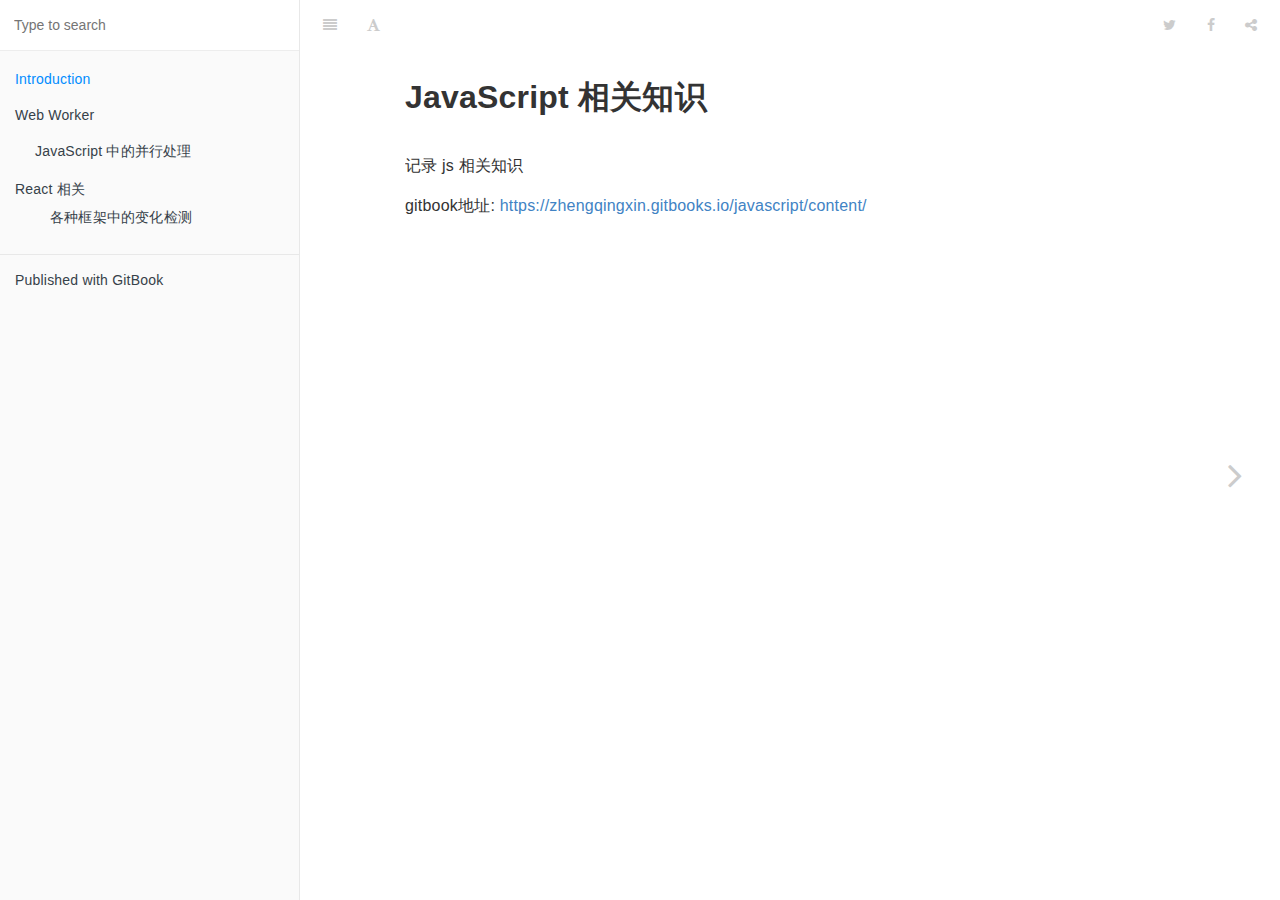
==== commit 7bd7ba51: "update readme.md" ====
--- a/_book/index.html
+++ b/_book/index.html
@@ -57,7 +57,7 @@
     <link rel="shortcut icon" href="gitbook/images/favicon.ico" type="image/x-icon">
 
     
-    <link rel="next" href="parallel-processing-in-js.html" />
+    <link rel="next" href="web-worker/" />
     
     
 
@@ -100,9 +100,23 @@
             
         </li>
     
-        <li class="chapter " data-level="1.2" data-path="parallel-processing-in-js.html">
-            
-                <a href="parallel-processing-in-js.html">
+        <li class="chapter " data-level="1.2" data-path="web-worker/">
+            
+                <a href="web-worker/">
+            
+                    
+                    Web Worker
+            
+                </a>
+            
+
+            
+            <ul class="articles">
+                
+    
+        <li class="chapter " data-level="1.2.1" data-path="web-worker/parallel-processing-in-js.html">
+            
+                <a href="web-worker/parallel-processing-in-js.html">
             
                     
                     JavaScript 中的并行处理
@@ -110,6 +124,43 @@
                 </a>
             
 
+            
+        </li>
+    
+
+            </ul>
+            
+        </li>
+    
+        <li class="chapter " data-level="1.3" data-path="react/README.md">
+            
+                <span>
+            
+                    
+                    React 相关
+            
+                </a>
+            
+
+            
+            <ul class="articles">
+                
+    
+        <li class="chapter " data-level="1.3.1" data-path="react/change-detection.html">
+            
+                <a href="react/change-detection.html">
+            
+                    
+                    各种框架中的变化检测
+            
+                </a>
+            
+
+            
+        </li>
+    
+
+            </ul>
             
         </li>
     
@@ -158,7 +209,7 @@
     
                                 <section class="normal markdown-section">
                                 
-                                <h1 id="introduction">Introduction</h1>
+                                <h1 id="javascript-&#x76F8;&#x5173;&#x77E5;&#x8BC6;">JavaScript &#x76F8;&#x5173;&#x77E5;&#x8BC6;</h1><p>&#x8BB0;&#x5F55; js &#x76F8;&#x5173;&#x77E5;&#x8BC6;</p><p>gitbook&#x5730;&#x5740;: <a href="https://zhengqingxin.gitbooks.io/javascript/content/" target="_blank">https://zhengqingxin.gitbooks.io/javascript/content/</a></p>
                                 
                                 </section>
                             
@@ -186,7 +237,7 @@
             
                 
                 
-                <a href="parallel-processing-in-js.html" class="navigation navigation-next navigation-unique" aria-label="Next page: JavaScript 中的并行处理">
+                <a href="web-worker/" class="navigation navigation-next navigation-unique" aria-label="Next page: Web Worker">
                     <i class="fa fa-angle-right"></i>
                 </a>
                 
@@ -197,7 +248,7 @@
     <script>
         var gitbook = gitbook || [];
         gitbook.push(function() {
-            gitbook.page.hasChanged({"page":{"title":"Introduction","level":"1.1","depth":1,"next":{"title":"JavaScript 中的并行处理","level":"1.2","depth":1,"path":"parallel-processing-in-js.md","ref":"parallel-processing-in-js.md","articles":[]},"dir":"ltr"},"config":{"gitbook":"*","theme":"default","variables":{},"plugins":["livereload"],"pluginsConfig":{"livereload":{},"highlight":{},"search":{},"lunr":{"maxIndexSize":1000000,"ignoreSpecialCharacters":false},"sharing":{"facebook":true,"twitter":true,"google":false,"weibo":false,"instapaper":false,"vk":false,"all":["facebook","google","twitter","weibo","instapaper"]},"fontsettings":{"theme":"white","family":"sans","size":2},"theme-default":{"styles":{"website":"styles/website.css","pdf":"styles/pdf.css","epub":"styles/epub.css","mobi":"styles/mobi.css","ebook":"styles/ebook.css","print":"styles/print.css"},"showLevel":false}},"structure":{"langs":"LANGS.md","readme":"README.md","glossary":"GLOSSARY.md","summary":"SUMMARY.md"},"pdf":{"pageNumbers":true,"fontSize":12,"fontFamily":"Arial","paperSize":"a4","chapterMark":"pagebreak","pageBreaksBefore":"/","margin":{"right":62,"left":62,"top":56,"bottom":56}},"styles":{"website":"styles/website.css","pdf":"styles/pdf.css","epub":"styles/epub.css","mobi":"styles/mobi.css","ebook":"styles/ebook.css","print":"styles/print.css"}},"file":{"path":"README.md","mtime":"2016-08-19T10:16:24.000Z","type":"markdown"},"gitbook":{"version":"3.2.0","time":"2016-08-19T10:16:36.065Z"},"basePath":".","book":{"language":""}});
+            gitbook.page.hasChanged({"page":{"title":"Introduction","level":"1.1","depth":1,"next":{"title":"Web Worker","level":"1.2","depth":1,"path":"web-worker/README.md","ref":"web-worker/README.md","articles":[{"title":"JavaScript 中的并行处理","level":"1.2.1","depth":2,"path":"web-worker/parallel-processing-in-js.md","ref":"web-worker/parallel-processing-in-js.md","articles":[]}]},"dir":"ltr"},"config":{"gitbook":"*","theme":"default","variables":{},"plugins":["livereload"],"pluginsConfig":{"livereload":{},"highlight":{},"search":{},"lunr":{"maxIndexSize":1000000,"ignoreSpecialCharacters":false},"sharing":{"facebook":true,"twitter":true,"google":false,"weibo":false,"instapaper":false,"vk":false,"all":["facebook","google","twitter","weibo","instapaper"]},"fontsettings":{"theme":"white","family":"sans","size":2},"theme-default":{"styles":{"website":"styles/website.css","pdf":"styles/pdf.css","epub":"styles/epub.css","mobi":"styles/mobi.css","ebook":"styles/ebook.css","print":"styles/print.css"},"showLevel":false}},"structure":{"langs":"LANGS.md","readme":"README.md","glossary":"GLOSSARY.md","summary":"SUMMARY.md"},"pdf":{"pageNumbers":true,"fontSize":12,"fontFamily":"Arial","paperSize":"a4","chapterMark":"pagebreak","pageBreaksBefore":"/","margin":{"right":62,"left":62,"top":56,"bottom":56}},"styles":{"website":"styles/website.css","pdf":"styles/pdf.css","epub":"styles/epub.css","mobi":"styles/mobi.css","ebook":"styles/ebook.css","print":"styles/print.css"}},"file":{"path":"README.md","mtime":"2016-08-20T09:25:09.000Z","type":"markdown"},"gitbook":{"version":"3.2.0","time":"2016-08-20T09:05:03.383Z"},"basePath":".","book":{"language":""}});
         });
     </script>
 </div>
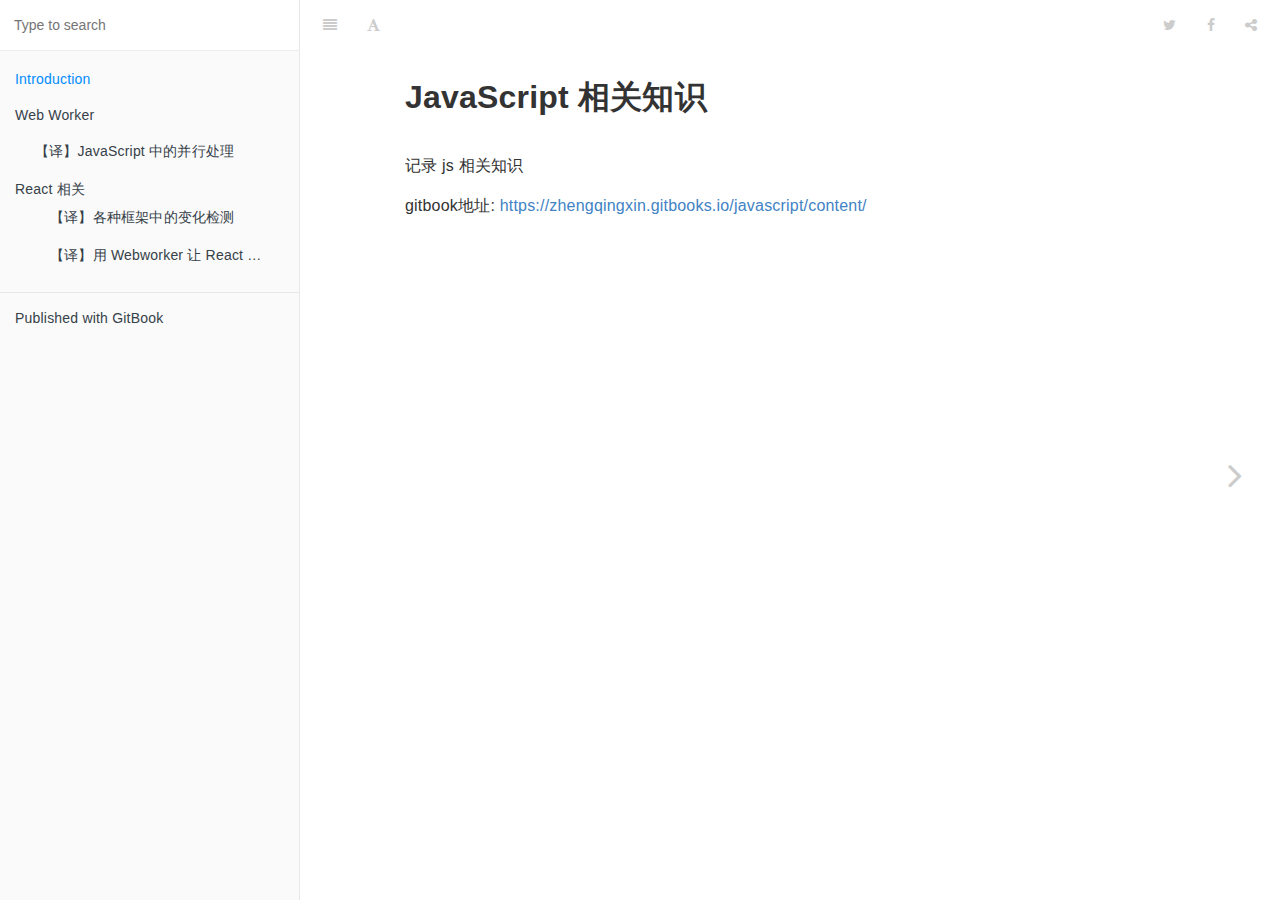
==== commit 3b3832ee: "using-webworkers-to-make-react-faster" ====
--- a/_book/index.html
+++ b/_book/index.html
@@ -57,7 +57,7 @@
     <link rel="shortcut icon" href="gitbook/images/favicon.ico" type="image/x-icon">
 
     
-    <link rel="next" href="web-worker/" />
+    <link rel="next" href="javascript/" />
     
     
 
@@ -100,9 +100,9 @@
             
         </li>
     
-        <li class="chapter " data-level="1.2" data-path="web-worker/">
-            
-                <a href="web-worker/">
+        <li class="chapter " data-level="1.2" data-path="javascript/">
+            
+                <a href="javascript/">
             
                     
                     Web Worker
@@ -114,12 +114,12 @@
             <ul class="articles">
                 
     
-        <li class="chapter " data-level="1.2.1" data-path="web-worker/parallel-processing-in-js.html">
-            
-                <a href="web-worker/parallel-processing-in-js.html">
-            
-                    
-                    JavaScript 中的并行处理
+        <li class="chapter " data-level="1.2.1" data-path="web-worker/parallel-processing-in-js.md">
+            
+                <span>
+            
+                    
+                    【译】JavaScript 中的并行处理
             
                 </a>
             
@@ -151,7 +151,20 @@
                 <a href="react/change-detection.html">
             
                     
-                    各种框架中的变化检测
+                    【译】各种框架中的变化检测
+            
+                </a>
+            
+
+            
+        </li>
+    
+        <li class="chapter " data-level="1.3.2" data-path="react/webworker-react.html">
+            
+                <a href="react/webworker-react.html">
+            
+                    
+                    【译】用 Webworker 让 React 更快
             
                 </a>
             
@@ -237,7 +250,7 @@
             
                 
                 
-                <a href="web-worker/" class="navigation navigation-next navigation-unique" aria-label="Next page: Web Worker">
+                <a href="javascript/" class="navigation navigation-next navigation-unique" aria-label="Next page: Web Worker">
                     <i class="fa fa-angle-right"></i>
                 </a>
                 
@@ -248,7 +261,7 @@
     <script>
         var gitbook = gitbook || [];
         gitbook.push(function() {
-            gitbook.page.hasChanged({"page":{"title":"Introduction","level":"1.1","depth":1,"next":{"title":"Web Worker","level":"1.2","depth":1,"path":"web-worker/README.md","ref":"web-worker/README.md","articles":[{"title":"JavaScript 中的并行处理","level":"1.2.1","depth":2,"path":"web-worker/parallel-processing-in-js.md","ref":"web-worker/parallel-processing-in-js.md","articles":[]}]},"dir":"ltr"},"config":{"gitbook":"*","theme":"default","variables":{},"plugins":["livereload"],"pluginsConfig":{"livereload":{},"highlight":{},"search":{},"lunr":{"maxIndexSize":1000000,"ignoreSpecialCharacters":false},"sharing":{"facebook":true,"twitter":true,"google":false,"weibo":false,"instapaper":false,"vk":false,"all":["facebook","google","twitter","weibo","instapaper"]},"fontsettings":{"theme":"white","family":"sans","size":2},"theme-default":{"styles":{"website":"styles/website.css","pdf":"styles/pdf.css","epub":"styles/epub.css","mobi":"styles/mobi.css","ebook":"styles/ebook.css","print":"styles/print.css"},"showLevel":false}},"structure":{"langs":"LANGS.md","readme":"README.md","glossary":"GLOSSARY.md","summary":"SUMMARY.md"},"pdf":{"pageNumbers":true,"fontSize":12,"fontFamily":"Arial","paperSize":"a4","chapterMark":"pagebreak","pageBreaksBefore":"/","margin":{"right":62,"left":62,"top":56,"bottom":56}},"styles":{"website":"styles/website.css","pdf":"styles/pdf.css","epub":"styles/epub.css","mobi":"styles/mobi.css","ebook":"styles/ebook.css","print":"styles/print.css"}},"file":{"path":"README.md","mtime":"2016-08-20T09:25:09.000Z","type":"markdown"},"gitbook":{"version":"3.2.0","time":"2016-08-20T09:05:03.383Z"},"basePath":".","book":{"language":""}});
+            gitbook.page.hasChanged({"page":{"title":"Introduction","level":"1.1","depth":1,"next":{"title":"Web Worker","level":"1.2","depth":1,"path":"javascript/README.md","ref":"javascript/README.md","articles":[{"title":"【译】JavaScript 中的并行处理","level":"1.2.1","depth":2,"path":"web-worker/parallel-processing-in-js.md","ref":"web-worker/parallel-processing-in-js.md","articles":[]}]},"dir":"ltr"},"config":{"gitbook":"*","theme":"default","variables":{},"plugins":["livereload"],"pluginsConfig":{"livereload":{},"highlight":{},"search":{},"lunr":{"maxIndexSize":1000000,"ignoreSpecialCharacters":false},"sharing":{"facebook":true,"twitter":true,"google":false,"weibo":false,"instapaper":false,"vk":false,"all":["facebook","google","twitter","weibo","instapaper"]},"fontsettings":{"theme":"white","family":"sans","size":2},"theme-default":{"styles":{"website":"styles/website.css","pdf":"styles/pdf.css","epub":"styles/epub.css","mobi":"styles/mobi.css","ebook":"styles/ebook.css","print":"styles/print.css"},"showLevel":false}},"structure":{"langs":"LANGS.md","readme":"README.md","glossary":"GLOSSARY.md","summary":"SUMMARY.md"},"pdf":{"pageNumbers":true,"fontSize":12,"fontFamily":"Arial","paperSize":"a4","chapterMark":"pagebreak","pageBreaksBefore":"/","margin":{"right":62,"left":62,"top":56,"bottom":56}},"styles":{"website":"styles/website.css","pdf":"styles/pdf.css","epub":"styles/epub.css","mobi":"styles/mobi.css","ebook":"styles/ebook.css","print":"styles/print.css"}},"file":{"path":"README.md","mtime":"2016-08-20T09:25:09.000Z","type":"markdown"},"gitbook":{"version":"3.2.0","time":"2016-08-22T09:06:00.149Z"},"basePath":".","book":{"language":""}});
         });
     </script>
 </div>
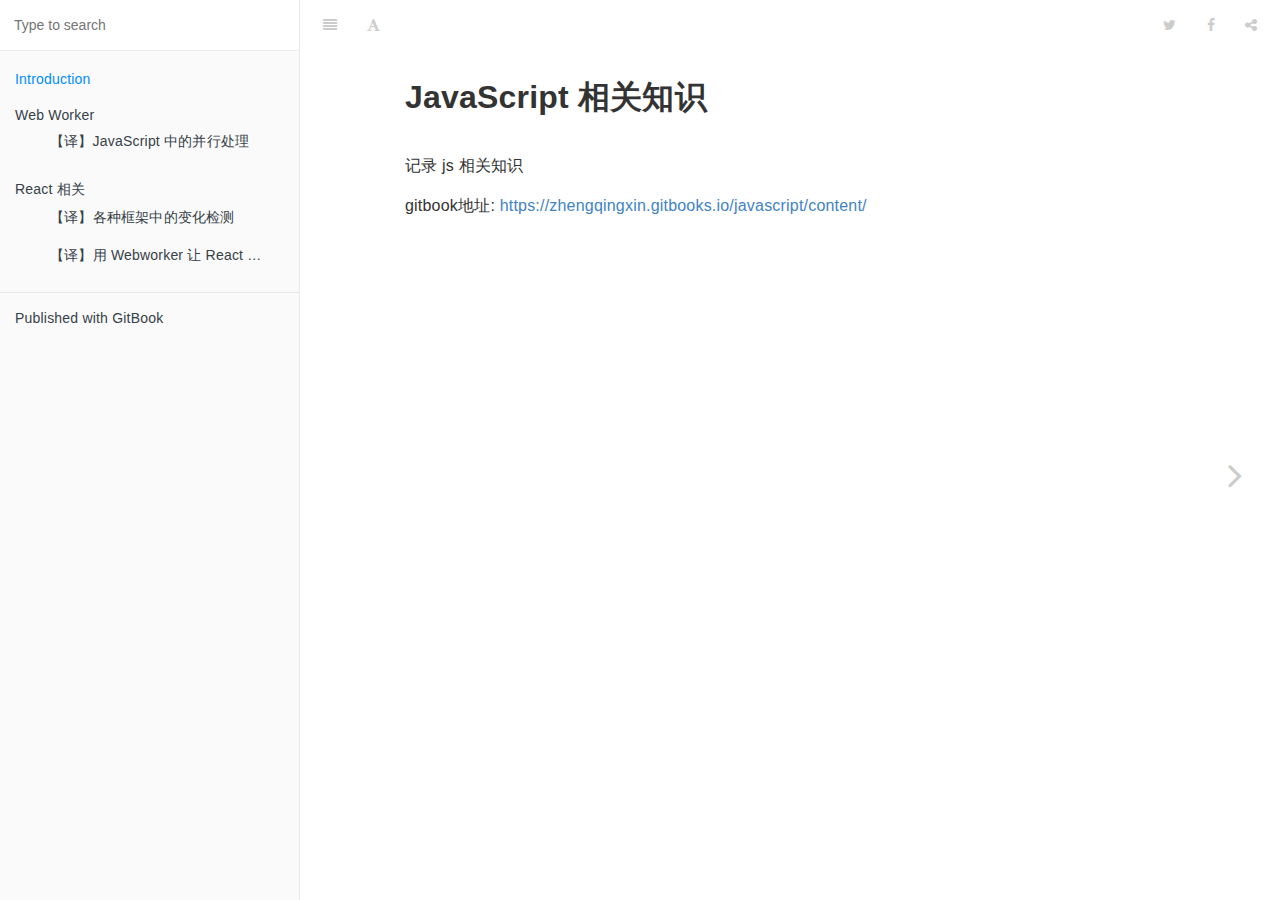
==== commit 537fba5c: "update folder name" ====
--- a/_book/index.html
+++ b/_book/index.html
@@ -57,7 +57,7 @@
     <link rel="shortcut icon" href="gitbook/images/favicon.ico" type="image/x-icon">
 
     
-    <link rel="next" href="javascript/" />
+    <link rel="next" href="javascript/README.md" />
     
     
 
@@ -100,9 +100,9 @@
             
         </li>
     
-        <li class="chapter " data-level="1.2" data-path="javascript/">
-            
-                <a href="javascript/">
+        <li class="chapter " data-level="1.2" data-path="javascript/README.md">
+            
+                <span>
             
                     
                     Web Worker
@@ -114,9 +114,9 @@
             <ul class="articles">
                 
     
-        <li class="chapter " data-level="1.2.1" data-path="web-worker/parallel-processing-in-js.md">
-            
-                <span>
+        <li class="chapter " data-level="1.2.1" data-path="web-worker/parallel-processing-in-js.html">
+            
+                <a href="web-worker/parallel-processing-in-js.html">
             
                     
                     【译】JavaScript 中的并行处理
@@ -250,7 +250,7 @@
             
                 
                 
-                <a href="javascript/" class="navigation navigation-next navigation-unique" aria-label="Next page: Web Worker">
+                <a href="javascript/README.md" class="navigation navigation-next navigation-unique" aria-label="Next page: Web Worker">
                     <i class="fa fa-angle-right"></i>
                 </a>
                 
@@ -261,7 +261,7 @@
     <script>
         var gitbook = gitbook || [];
         gitbook.push(function() {
-            gitbook.page.hasChanged({"page":{"title":"Introduction","level":"1.1","depth":1,"next":{"title":"Web Worker","level":"1.2","depth":1,"path":"javascript/README.md","ref":"javascript/README.md","articles":[{"title":"【译】JavaScript 中的并行处理","level":"1.2.1","depth":2,"path":"web-worker/parallel-processing-in-js.md","ref":"web-worker/parallel-processing-in-js.md","articles":[]}]},"dir":"ltr"},"config":{"gitbook":"*","theme":"default","variables":{},"plugins":["livereload"],"pluginsConfig":{"livereload":{},"highlight":{},"search":{},"lunr":{"maxIndexSize":1000000,"ignoreSpecialCharacters":false},"sharing":{"facebook":true,"twitter":true,"google":false,"weibo":false,"instapaper":false,"vk":false,"all":["facebook","google","twitter","weibo","instapaper"]},"fontsettings":{"theme":"white","family":"sans","size":2},"theme-default":{"styles":{"website":"styles/website.css","pdf":"styles/pdf.css","epub":"styles/epub.css","mobi":"styles/mobi.css","ebook":"styles/ebook.css","print":"styles/print.css"},"showLevel":false}},"structure":{"langs":"LANGS.md","readme":"README.md","glossary":"GLOSSARY.md","summary":"SUMMARY.md"},"pdf":{"pageNumbers":true,"fontSize":12,"fontFamily":"Arial","paperSize":"a4","chapterMark":"pagebreak","pageBreaksBefore":"/","margin":{"right":62,"left":62,"top":56,"bottom":56}},"styles":{"website":"styles/website.css","pdf":"styles/pdf.css","epub":"styles/epub.css","mobi":"styles/mobi.css","ebook":"styles/ebook.css","print":"styles/print.css"}},"file":{"path":"README.md","mtime":"2016-08-20T09:25:09.000Z","type":"markdown"},"gitbook":{"version":"3.2.0","time":"2016-08-22T09:06:00.149Z"},"basePath":".","book":{"language":""}});
+            gitbook.page.hasChanged({"page":{"title":"Introduction","level":"1.1","depth":1,"next":{"title":"Web Worker","level":"1.2","depth":1,"path":"javascript/README.md","ref":"javascript/README.md","articles":[{"title":"【译】JavaScript 中的并行处理","level":"1.2.1","depth":2,"path":"web-worker/parallel-processing-in-js.md","ref":"web-worker/parallel-processing-in-js.md","articles":[]}]},"dir":"ltr"},"config":{"gitbook":"*","theme":"default","variables":{},"plugins":["livereload"],"pluginsConfig":{"livereload":{},"highlight":{},"search":{},"lunr":{"maxIndexSize":1000000,"ignoreSpecialCharacters":false},"sharing":{"facebook":true,"twitter":true,"google":false,"weibo":false,"instapaper":false,"vk":false,"all":["facebook","google","twitter","weibo","instapaper"]},"fontsettings":{"theme":"white","family":"sans","size":2},"theme-default":{"styles":{"website":"styles/website.css","pdf":"styles/pdf.css","epub":"styles/epub.css","mobi":"styles/mobi.css","ebook":"styles/ebook.css","print":"styles/print.css"},"showLevel":false}},"structure":{"langs":"LANGS.md","readme":"README.md","glossary":"GLOSSARY.md","summary":"SUMMARY.md"},"pdf":{"pageNumbers":true,"fontSize":12,"fontFamily":"Arial","paperSize":"a4","chapterMark":"pagebreak","pageBreaksBefore":"/","margin":{"right":62,"left":62,"top":56,"bottom":56}},"styles":{"website":"styles/website.css","pdf":"styles/pdf.css","epub":"styles/epub.css","mobi":"styles/mobi.css","ebook":"styles/ebook.css","print":"styles/print.css"}},"file":{"path":"README.md","mtime":"2016-08-20T09:25:09.000Z","type":"markdown"},"gitbook":{"version":"3.2.0","time":"2016-08-23T03:22:53.198Z"},"basePath":".","book":{"language":""}});
         });
     </script>
 </div>
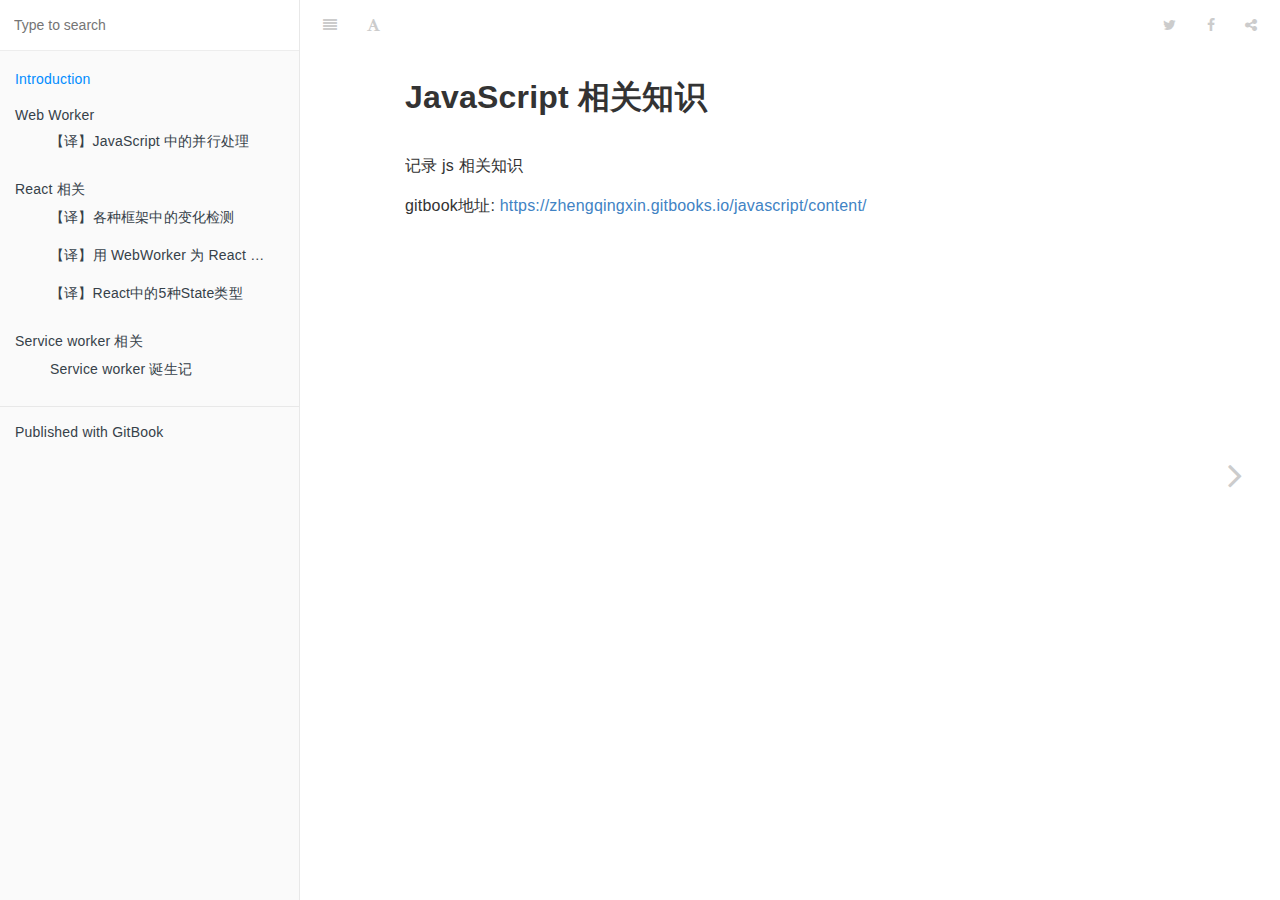
==== commit 1d5333ef: "service worker who i am" ====
--- a/_book/index.html
+++ b/_book/index.html
@@ -164,7 +164,52 @@
                 <a href="react/webworker-react.html">
             
                     
-                    【译】用 Webworker 让 React 更快
+                    【译】用 WebWorker 为 React 提速
+            
+                </a>
+            
+
+            
+        </li>
+    
+        <li class="chapter " data-level="1.3.3" data-path="react/types-react-application-state.html">
+            
+                <a href="react/types-react-application-state.html">
+            
+                    
+                    【译】React中的5种State类型
+            
+                </a>
+            
+
+            
+        </li>
+    
+
+            </ul>
+            
+        </li>
+    
+        <li class="chapter " data-level="1.4" data-path="service-worker/README.md">
+            
+                <span>
+            
+                    
+                    Service worker 相关
+            
+                </a>
+            
+
+            
+            <ul class="articles">
+                
+    
+        <li class="chapter " data-level="1.4.1" data-path="service-worker/1-whoiam.html">
+            
+                <a href="service-worker/1-whoiam.html">
+            
+                    
+                    Service worker 诞生记
             
                 </a>
             
@@ -261,7 +306,7 @@
     <script>
         var gitbook = gitbook || [];
         gitbook.push(function() {
-            gitbook.page.hasChanged({"page":{"title":"Introduction","level":"1.1","depth":1,"next":{"title":"Web Worker","level":"1.2","depth":1,"path":"javascript/README.md","ref":"javascript/README.md","articles":[{"title":"【译】JavaScript 中的并行处理","level":"1.2.1","depth":2,"path":"web-worker/parallel-processing-in-js.md","ref":"web-worker/parallel-processing-in-js.md","articles":[]}]},"dir":"ltr"},"config":{"gitbook":"*","theme":"default","variables":{},"plugins":["livereload"],"pluginsConfig":{"livereload":{},"highlight":{},"search":{},"lunr":{"maxIndexSize":1000000,"ignoreSpecialCharacters":false},"sharing":{"facebook":true,"twitter":true,"google":false,"weibo":false,"instapaper":false,"vk":false,"all":["facebook","google","twitter","weibo","instapaper"]},"fontsettings":{"theme":"white","family":"sans","size":2},"theme-default":{"styles":{"website":"styles/website.css","pdf":"styles/pdf.css","epub":"styles/epub.css","mobi":"styles/mobi.css","ebook":"styles/ebook.css","print":"styles/print.css"},"showLevel":false}},"structure":{"langs":"LANGS.md","readme":"README.md","glossary":"GLOSSARY.md","summary":"SUMMARY.md"},"pdf":{"pageNumbers":true,"fontSize":12,"fontFamily":"Arial","paperSize":"a4","chapterMark":"pagebreak","pageBreaksBefore":"/","margin":{"right":62,"left":62,"top":56,"bottom":56}},"styles":{"website":"styles/website.css","pdf":"styles/pdf.css","epub":"styles/epub.css","mobi":"styles/mobi.css","ebook":"styles/ebook.css","print":"styles/print.css"}},"file":{"path":"README.md","mtime":"2016-08-20T09:25:09.000Z","type":"markdown"},"gitbook":{"version":"3.2.0","time":"2016-08-23T03:22:53.198Z"},"basePath":".","book":{"language":""}});
+            gitbook.page.hasChanged({"page":{"title":"Introduction","level":"1.1","depth":1,"next":{"title":"Web Worker","level":"1.2","depth":1,"path":"javascript/README.md","ref":"javascript/README.md","articles":[{"title":"【译】JavaScript 中的并行处理","level":"1.2.1","depth":2,"path":"web-worker/parallel-processing-in-js.md","ref":"web-worker/parallel-processing-in-js.md","articles":[]}]},"dir":"ltr"},"config":{"gitbook":"*","theme":"default","variables":{},"plugins":["livereload"],"pluginsConfig":{"livereload":{},"highlight":{},"search":{},"lunr":{"maxIndexSize":1000000,"ignoreSpecialCharacters":false},"sharing":{"facebook":true,"twitter":true,"google":false,"weibo":false,"instapaper":false,"vk":false,"all":["facebook","google","twitter","weibo","instapaper"]},"fontsettings":{"theme":"white","family":"sans","size":2},"theme-default":{"styles":{"website":"styles/website.css","pdf":"styles/pdf.css","epub":"styles/epub.css","mobi":"styles/mobi.css","ebook":"styles/ebook.css","print":"styles/print.css"},"showLevel":false}},"structure":{"langs":"LANGS.md","readme":"README.md","glossary":"GLOSSARY.md","summary":"SUMMARY.md"},"pdf":{"pageNumbers":true,"fontSize":12,"fontFamily":"Arial","paperSize":"a4","chapterMark":"pagebreak","pageBreaksBefore":"/","margin":{"right":62,"left":62,"top":56,"bottom":56}},"styles":{"website":"styles/website.css","pdf":"styles/pdf.css","epub":"styles/epub.css","mobi":"styles/mobi.css","ebook":"styles/ebook.css","print":"styles/print.css"}},"file":{"path":"README.md","mtime":"2016-08-20T09:25:09.000Z","type":"markdown"},"gitbook":{"version":"3.2.0","time":"2016-09-08T01:38:09.973Z"},"basePath":".","book":{"language":""}});
         });
     </script>
 </div>
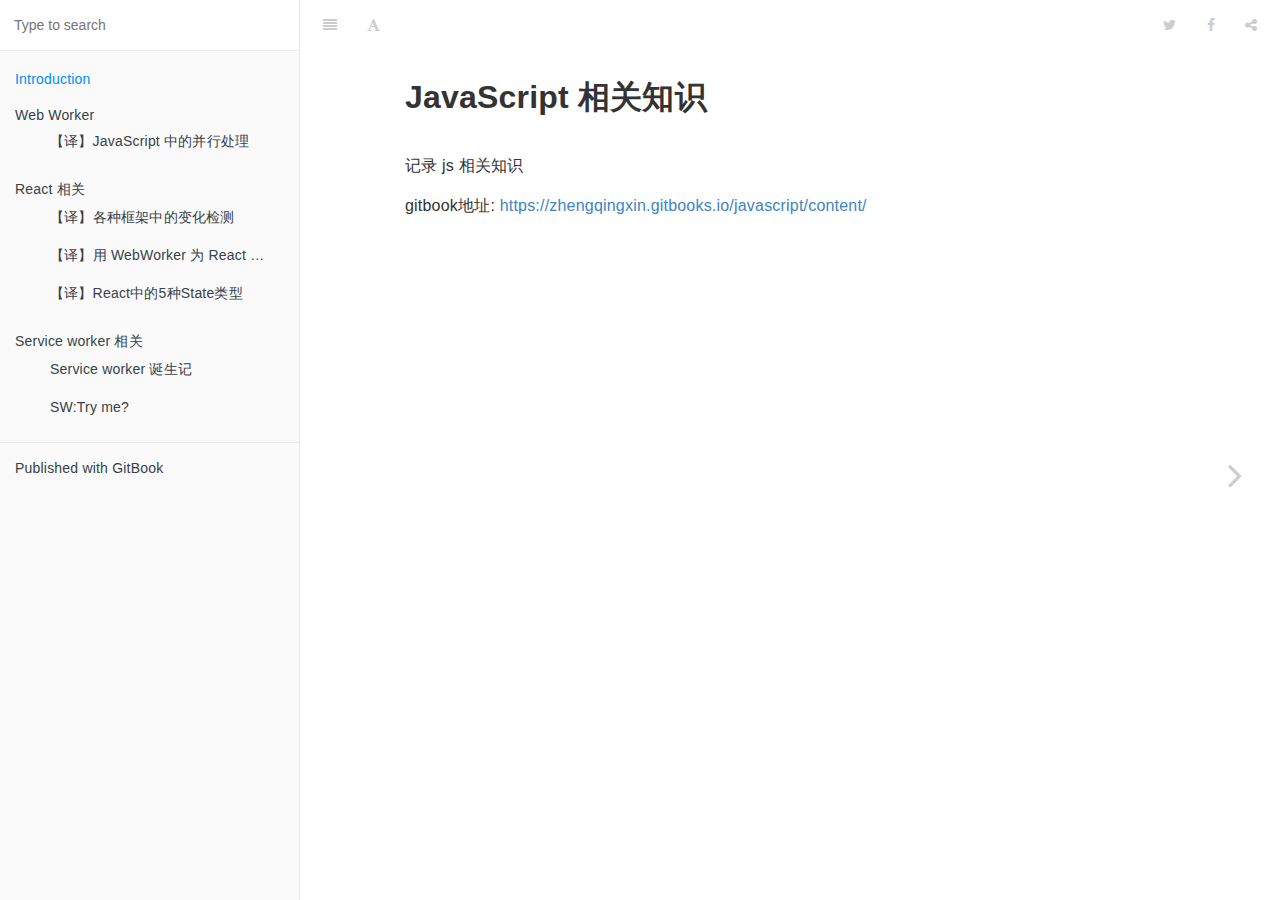
==== commit 7b629122: "try me" ====
--- a/_book/index.html
+++ b/_book/index.html
@@ -217,6 +217,19 @@
             
         </li>
     
+        <li class="chapter " data-level="1.4.2" data-path="service-worker/2-howtoregister.html">
+            
+                <a href="service-worker/2-howtoregister.html">
+            
+                    
+                    SW:Try me?
+            
+                </a>
+            
+
+            
+        </li>
+    
 
             </ul>
             
@@ -306,7 +319,7 @@
     <script>
         var gitbook = gitbook || [];
         gitbook.push(function() {
-            gitbook.page.hasChanged({"page":{"title":"Introduction","level":"1.1","depth":1,"next":{"title":"Web Worker","level":"1.2","depth":1,"path":"javascript/README.md","ref":"javascript/README.md","articles":[{"title":"【译】JavaScript 中的并行处理","level":"1.2.1","depth":2,"path":"web-worker/parallel-processing-in-js.md","ref":"web-worker/parallel-processing-in-js.md","articles":[]}]},"dir":"ltr"},"config":{"gitbook":"*","theme":"default","variables":{},"plugins":["livereload"],"pluginsConfig":{"livereload":{},"highlight":{},"search":{},"lunr":{"maxIndexSize":1000000,"ignoreSpecialCharacters":false},"sharing":{"facebook":true,"twitter":true,"google":false,"weibo":false,"instapaper":false,"vk":false,"all":["facebook","google","twitter","weibo","instapaper"]},"fontsettings":{"theme":"white","family":"sans","size":2},"theme-default":{"styles":{"website":"styles/website.css","pdf":"styles/pdf.css","epub":"styles/epub.css","mobi":"styles/mobi.css","ebook":"styles/ebook.css","print":"styles/print.css"},"showLevel":false}},"structure":{"langs":"LANGS.md","readme":"README.md","glossary":"GLOSSARY.md","summary":"SUMMARY.md"},"pdf":{"pageNumbers":true,"fontSize":12,"fontFamily":"Arial","paperSize":"a4","chapterMark":"pagebreak","pageBreaksBefore":"/","margin":{"right":62,"left":62,"top":56,"bottom":56}},"styles":{"website":"styles/website.css","pdf":"styles/pdf.css","epub":"styles/epub.css","mobi":"styles/mobi.css","ebook":"styles/ebook.css","print":"styles/print.css"}},"file":{"path":"README.md","mtime":"2016-08-20T09:25:09.000Z","type":"markdown"},"gitbook":{"version":"3.2.0","time":"2016-09-08T01:38:09.973Z"},"basePath":".","book":{"language":""}});
+            gitbook.page.hasChanged({"page":{"title":"Introduction","level":"1.1","depth":1,"next":{"title":"Web Worker","level":"1.2","depth":1,"path":"javascript/README.md","ref":"javascript/README.md","articles":[{"title":"【译】JavaScript 中的并行处理","level":"1.2.1","depth":2,"path":"web-worker/parallel-processing-in-js.md","ref":"web-worker/parallel-processing-in-js.md","articles":[]}]},"dir":"ltr"},"config":{"gitbook":"*","theme":"default","variables":{},"plugins":["livereload"],"pluginsConfig":{"livereload":{},"highlight":{},"search":{},"lunr":{"maxIndexSize":1000000,"ignoreSpecialCharacters":false},"sharing":{"facebook":true,"twitter":true,"google":false,"weibo":false,"instapaper":false,"vk":false,"all":["facebook","google","twitter","weibo","instapaper"]},"fontsettings":{"theme":"white","family":"sans","size":2},"theme-default":{"styles":{"website":"styles/website.css","pdf":"styles/pdf.css","epub":"styles/epub.css","mobi":"styles/mobi.css","ebook":"styles/ebook.css","print":"styles/print.css"},"showLevel":false}},"structure":{"langs":"LANGS.md","readme":"README.md","glossary":"GLOSSARY.md","summary":"SUMMARY.md"},"pdf":{"pageNumbers":true,"fontSize":12,"fontFamily":"Arial","paperSize":"a4","chapterMark":"pagebreak","pageBreaksBefore":"/","margin":{"right":62,"left":62,"top":56,"bottom":56}},"styles":{"website":"styles/website.css","pdf":"styles/pdf.css","epub":"styles/epub.css","mobi":"styles/mobi.css","ebook":"styles/ebook.css","print":"styles/print.css"}},"file":{"path":"README.md","mtime":"2016-08-20T09:25:09.000Z","type":"markdown"},"gitbook":{"version":"3.2.0","time":"2016-09-15T00:08:53.356Z"},"basePath":".","book":{"language":""}});
         });
     </script>
 </div>
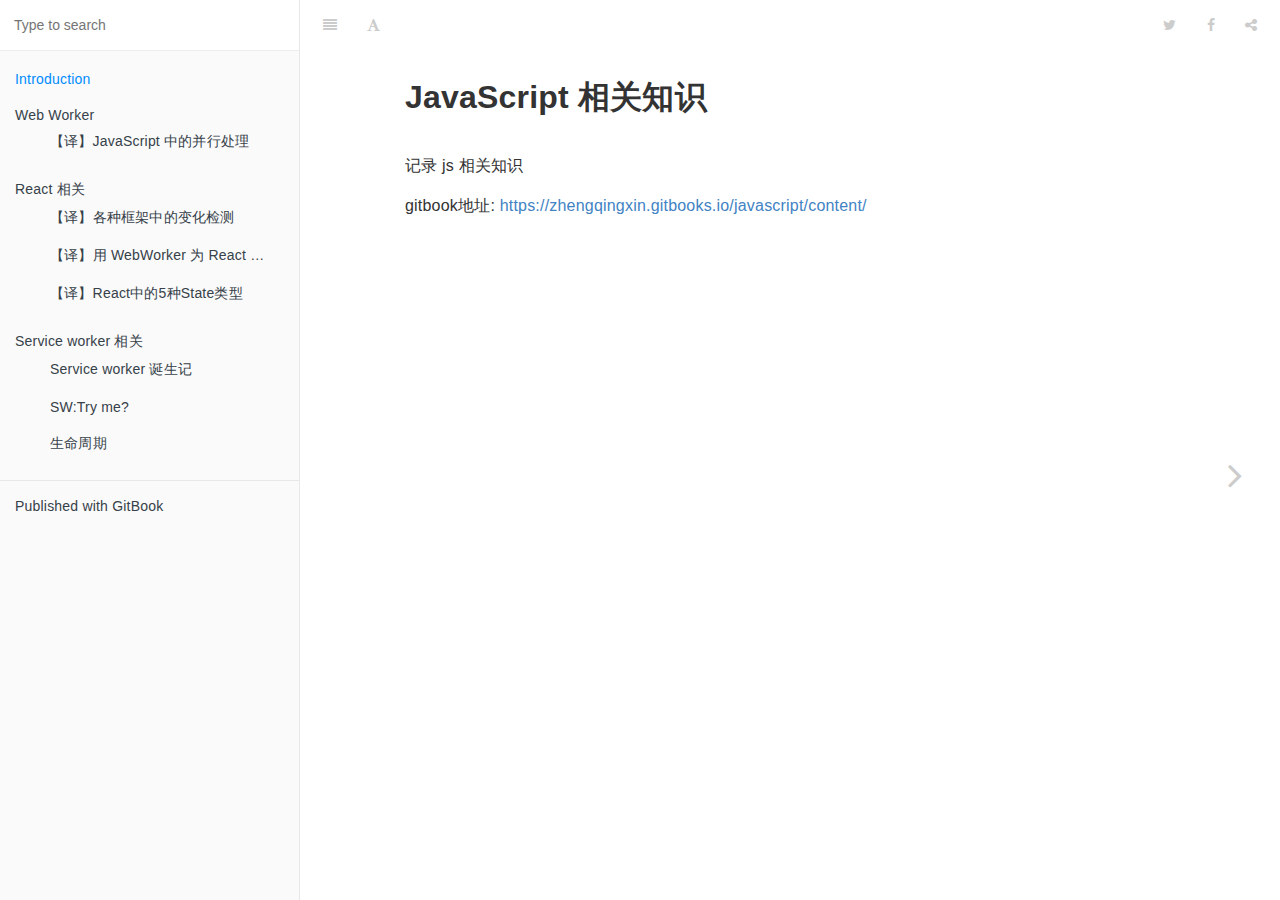
==== commit 4911530b: "m" ====
--- a/_book/index.html
+++ b/_book/index.html
@@ -230,6 +230,19 @@
             
         </li>
     
+        <li class="chapter " data-level="1.4.3" data-path="service-worker/5-lifecycle.html">
+            
+                <a href="service-worker/5-lifecycle.html">
+            
+                    
+                    生命周期
+            
+                </a>
+            
+
+            
+        </li>
+    
 
             </ul>
             
@@ -319,7 +332,7 @@
     <script>
         var gitbook = gitbook || [];
         gitbook.push(function() {
-            gitbook.page.hasChanged({"page":{"title":"Introduction","level":"1.1","depth":1,"next":{"title":"Web Worker","level":"1.2","depth":1,"path":"javascript/README.md","ref":"javascript/README.md","articles":[{"title":"【译】JavaScript 中的并行处理","level":"1.2.1","depth":2,"path":"web-worker/parallel-processing-in-js.md","ref":"web-worker/parallel-processing-in-js.md","articles":[]}]},"dir":"ltr"},"config":{"gitbook":"*","theme":"default","variables":{},"plugins":["livereload"],"pluginsConfig":{"livereload":{},"highlight":{},"search":{},"lunr":{"maxIndexSize":1000000,"ignoreSpecialCharacters":false},"sharing":{"facebook":true,"twitter":true,"google":false,"weibo":false,"instapaper":false,"vk":false,"all":["facebook","google","twitter","weibo","instapaper"]},"fontsettings":{"theme":"white","family":"sans","size":2},"theme-default":{"styles":{"website":"styles/website.css","pdf":"styles/pdf.css","epub":"styles/epub.css","mobi":"styles/mobi.css","ebook":"styles/ebook.css","print":"styles/print.css"},"showLevel":false}},"structure":{"langs":"LANGS.md","readme":"README.md","glossary":"GLOSSARY.md","summary":"SUMMARY.md"},"pdf":{"pageNumbers":true,"fontSize":12,"fontFamily":"Arial","paperSize":"a4","chapterMark":"pagebreak","pageBreaksBefore":"/","margin":{"right":62,"left":62,"top":56,"bottom":56}},"styles":{"website":"styles/website.css","pdf":"styles/pdf.css","epub":"styles/epub.css","mobi":"styles/mobi.css","ebook":"styles/ebook.css","print":"styles/print.css"}},"file":{"path":"README.md","mtime":"2016-08-20T09:25:09.000Z","type":"markdown"},"gitbook":{"version":"3.2.0","time":"2016-09-15T00:08:53.356Z"},"basePath":".","book":{"language":""}});
+            gitbook.page.hasChanged({"page":{"title":"Introduction","level":"1.1","depth":1,"next":{"title":"Web Worker","level":"1.2","depth":1,"path":"javascript/README.md","ref":"javascript/README.md","articles":[{"title":"【译】JavaScript 中的并行处理","level":"1.2.1","depth":2,"path":"web-worker/parallel-processing-in-js.md","ref":"web-worker/parallel-processing-in-js.md","articles":[]}]},"dir":"ltr"},"config":{"gitbook":"*","theme":"default","variables":{},"plugins":["livereload"],"pluginsConfig":{"livereload":{},"highlight":{},"search":{},"lunr":{"maxIndexSize":1000000,"ignoreSpecialCharacters":false},"sharing":{"facebook":true,"twitter":true,"google":false,"weibo":false,"instapaper":false,"vk":false,"all":["facebook","google","twitter","weibo","instapaper"]},"fontsettings":{"theme":"white","family":"sans","size":2},"theme-default":{"styles":{"website":"styles/website.css","pdf":"styles/pdf.css","epub":"styles/epub.css","mobi":"styles/mobi.css","ebook":"styles/ebook.css","print":"styles/print.css"},"showLevel":false}},"structure":{"langs":"LANGS.md","readme":"README.md","glossary":"GLOSSARY.md","summary":"SUMMARY.md"},"pdf":{"pageNumbers":true,"fontSize":12,"fontFamily":"Arial","paperSize":"a4","chapterMark":"pagebreak","pageBreaksBefore":"/","margin":{"right":62,"left":62,"top":56,"bottom":56}},"styles":{"website":"styles/website.css","pdf":"styles/pdf.css","epub":"styles/epub.css","mobi":"styles/mobi.css","ebook":"styles/ebook.css","print":"styles/print.css"}},"file":{"path":"README.md","mtime":"2016-08-20T09:25:09.000Z","type":"markdown"},"gitbook":{"version":"3.2.0","time":"2016-11-05T01:25:21.664Z"},"basePath":".","book":{"language":""}});
         });
     </script>
 </div>
